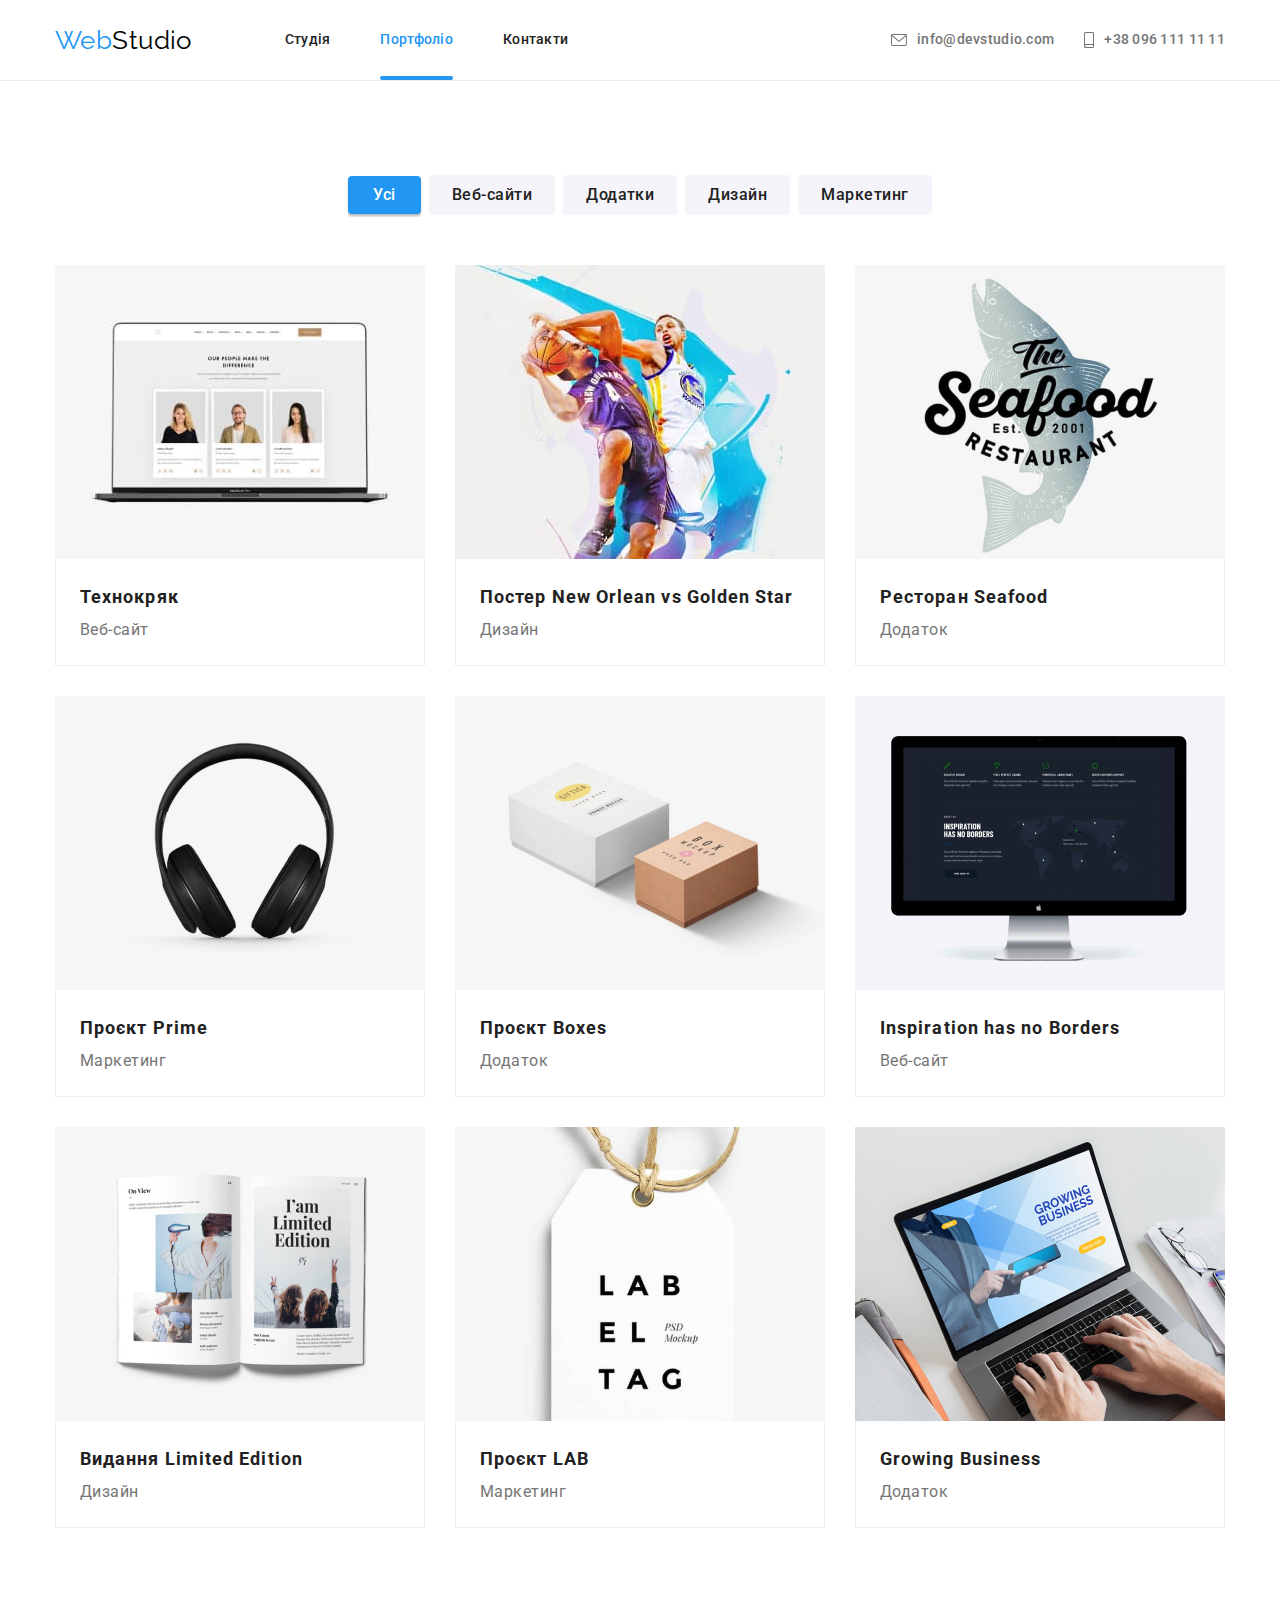
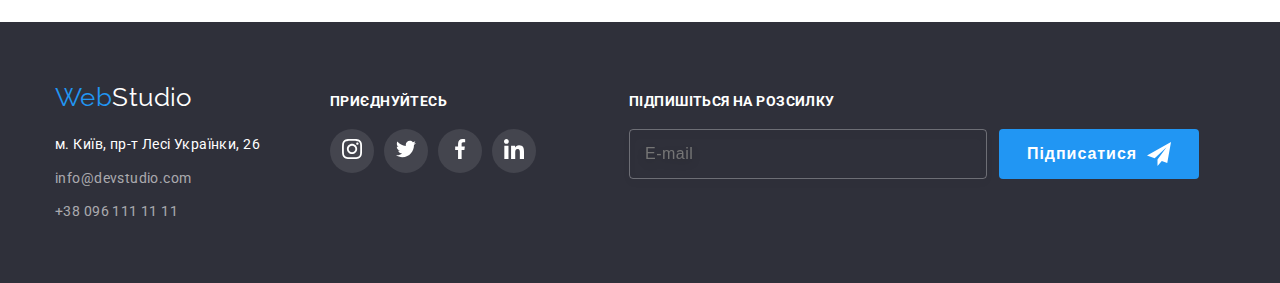
==== portfolio.html @ 92eeb046 "Initial commit" ====
<!DOCTYPE html>
<html lang="uk">
<head>
    <meta charset="UTF-8">
    <meta http-equiv="X-UA-Compatible" content="IE=edge">
    <meta name="viewport" content="width=device-width, initial-scale=1.0">
    <title>Document</title>
    <link href="https://fonts.googleapis.com/css2?family=Raleway:wght@700&family=Roboto:wght@400;500;700;900&display=swap" rel="stylesheet">
    <link rel="stylesheet" href="node_modules/modern-normalize/modern-normalize.css">
    <link rel="stylesheet" href="./styles.css/styles.css">
</head>
<body>
      <header class="page-header"> 
        <div class="container contact-site">
        <nav class="main-nav">
        <a href="" class="logo"> <span class="logo-part">Web</span>Studio</a>
            <ul class="nav-site list">
                <li class="item"><a href="./index.html" class="link">Студія</a></li>
                <li class="item"> <a href="./portfolio.html" class="link current">Портфоліо</a></li>
                <li class="item"> <a href=""class="link">Контакти</a></li>
            </ul>
        </nav>
            <ul class="contact-site item list">
              
                    
                    <li class="item tel">
                         <a href="mailto:info@devstudio.com" class="link weight"> <svg class="item-tel" width="16" height="12">
                            <use href="./images/icons.svg#icon-envelope">
                            </use></svg>info@devstudio.com</a></li>
                   
                    <li class="item"> <a href="mailto:info@devstudio.com" class="link weight"> <svg class="item-tel" width="10" height="16">
                            <use href="./images/icons.svg#icon-smartphone">
                            </use>
                        </svg>+38 096 111 11 11</a></li>
                    
                    </li>
            </ul>
        </div>
     </header>

     <main>
        <section class="section">
            <div class="container">
            <h1 class="gallery-list-hidden"> Список робіт </h1>
                <ul class="list-button list">
                    <li class="item"> <button type="button" class="button-primery-one"> Усі </button> </li>
                    <li class="item"> <button type="button" class="button"> Веб-сайти </button> </li>
                    <li class="item"> <button type="button" class="button"> Додатки </button> </li>
                    <li class="item"> <button type="button" class="button"> Дизайн </button> </li>
                    <li class="item"> <button type="button" class="button"> Маркетинг </button> </li>
                </ul>
        
                
<ul class="portfolio list">
  
    <li class="item-portfolio">
         <a href="" class="box-shadow">
            <div class="portfolio-overlay">
                <p class="text-descript">Ресурс пропонує комплексні пропозиції з різним рівнем функціоналу та сервісів. Все це дозволить відвідувачу отримати вичерпні відомості про компанію чи приватну особу.</p>
        <img src="./images/job-1.jpg" alt="Ноутбук з працівниками" width="370" class="image">
    </div>
    <div class="box-list-portfolio"> 
    <h2 class="work-list">
        Технокряк
    </h2>
    <p class="gallery-text">
        Веб-сайт
    </p>
    </div>  
</a>
    </li>
    <li class="item">
        <a href="" class="box-shadow">
            <div class="portfolio-overlay">
            <p class="text-descript">Ресурс пропонує комплексні пропозиції з різним рівнем функціоналу та сервісів. Все це дозволить відвідувачу отримати вичерпні відомості про компанію чи приватну особу.</p>
            <img src="./images/job-2.jpg" alt="Баскетболісти" width="370" class="image">
            </div>       
            <div class="box-list-portfolio">
            <h2  class="work-list">
            Постер New Orlean vs Golden Star
        </h2>
        <p class="gallery-text">
            Дизайн
        </p>
        </div>
        </a>
    </li>
    <li class="item">
        <a href="" class="box-shadow">
            <div class="portfolio-overlay">
            <p class="text-descript">Ресурс пропонує комплексні пропозиції з різним рівнем функціоналу та сервісів. Все це дозволить відвідувачу отримати вичерпні відомості про компанію чи приватну особу.</p>
            <img src="./images/job-3.jpg" alt="Логотип ресторану" width="370" class="image">
        </div>  
            <div class="box-list-portfolio">
        <h2 class="work-list">
            Ресторан Seafood
        </h2>
        <p class="gallery-text">
            Додаток
        </p>
        </div>
    </a>
    </li>
<li class="item">
    <a href="" class="box-shadow">
        <div class="portfolio-overlay">
            <p class="text-descript">Ресурс пропонує комплексні пропозиції з різним рівнем функціоналу та сервісів. Все це дозволить відвідувачу отримати вичерпні відомості про компанію чи приватну особу.</p>
          
        <img src="./images/job-6.jpg" alt="Навушники" width="370" class="image">
        </div>
        <div class="box-list-portfolio">
    <h2 class="work-list">
        Проєкт Prime
    </h2>
    <p class="gallery-text">
        Маркетинг
    </p>
        </div>
</a>
</li>
    <li class="item">
        <a href="" class="box-shadow">
            <div class="portfolio-overlay">
                <p class="text-descript">Ресурс пропонує комплексні пропозиції з різним рівнем функціоналу та сервісів. Все це дозволить відвідувачу отримати вичерпні відомості про компанію чи приватну особу.</p>    
            <img src="./images/job-4.jpg" alt="Дві коробки" width="370" class="image">
            </div>
            <div class="box-list-portfolio">
        <h2 class="work-list">
            Проєкт Boxes
        </h2>
        <p class="gallery-text">
            Додаток
        </p>
        </div>
    </a>
    </li>
<li class="item">
    <a href="" class="box-shadow">
        <div class="portfolio-overlay">
            <p class="text-descript">Ресурс пропонує комплексні пропозиції з різним рівнем функціоналу та сервісів. Все це дозволить відвідувачу отримати вичерпні відомості про компанію чи приватну особу.</p>
        <img src="./images/job-5.jpg" alt="Монітор" width="370" class="image">
        </div>
        <div class="box-list-portfolio">
    <h2 class="work-list">
        Inspiration has no Borders
    </h2>
    <p class="gallery-text">
        Веб-сайт
    </p>
</div>
</a>
</li>
<li class="item">
    <a href="" class="box-shadow">
        <div class="portfolio-overlay">
            <p class="text-descript">Ресурс пропонує комплексні пропозиції з різним рівнем функціоналу та сервісів. Все це дозволить відвідувачу отримати вичерпні відомості про компанію чи приватну особу.</p>
          
        <img src="./images/job-7.jpg" alt="Журнал" width="370" class="image">
        </div>
        <div class="box-list-portfolio">
    <h2 class="work-list">
        Видання Limited Edition
    </h2>
    <p class="gallery-text">
        Дизайн
    </p>
        </div>
</a>
</li>
<li class="item">
    <a href="" class="box-shadow">
        <div class="portfolio-overlay">
            <p class="text-descript">Ресурс пропонує комплексні пропозиції з різним рівнем функціоналу та сервісів. Все це дозволить відвідувачу отримати вичерпні відомості про компанію чи приватну особу.</p>
          
        <img src="./images/job-8.jpg" alt="Надпис на листку" width="370" class="image">
        </div>
        <div class="box-list-portfolio">
    <h2 class="work-list">
        Проєкт LAB
    </h2>
    <p class="gallery-text">
        Маркетинг
    </p>
    </div>
</a>
</li>
<li class="item">
    <a href="" class="box-shadow">
        <div class="portfolio-overlay">
            <p class="text-descript">Ресурс пропонує комплексні пропозиції з різним рівнем функціоналу та сервісів. Все це дозволить відвідувачу отримати вичерпні відомості про компанію чи приватну особу.</p>
          
        <img src="./images/job-9.jpg" alt="Ноутбук" width="370" class="image">
        </div>
        <div class="box-list-portfolio">
    <h2 class="work-list">
        Growing Business
    </h2>
    <p class="gallery-text">
        Додаток
    </p>
    </div>
</a>
</li>
</ul>
</div>
</section>
     </main>
    <footer class="contact-inform">
        <div class="container-box footer">
<div>
            <ul class="footer-box list">
                <li class="footer-item">
                    <a href="" class="logo"> <span class="logo-part">Web</span><span class="logo-white">Studio</span></a>
                    <address class="contact">
    
                        <ul class="contact-site list">
                            <li class="item-street"> <a href="" class="link-adress">м. Київ, пр-т Лесі Українки, 26</a>
                            <li class="item-mail"><a href="mailto:info@devstudio.com"
                                    class="link weight-footer">info@devstudio.com</a></li>
                            <li class="item"><a href="tel:+380961111111" class="link weight-footer">+38 096 111 11 11</a></li>
                        </ul>
                </li>
            </div>
                    
            <div>
            <p class="footer-title">
                        Приєднуйтесь
                    </p>
                    
                    <ul class="stuff-list-media list">
                       
                    <li class="stuff-social">
                        <div class="insta-footer">
                            <a href=""><svg class="logo-one-footer" width="20" height="20">
                                    <use href="./images/icons.svg#icon-instagram-2">
                                    </use></a>
                        </div>
                        <li class="stuff-social">
                        <div class="insta-footer">
                            <a href=""><svg class="logo-one-footer" width="20" height="20">
                                    <use href="./images/icons.svg#icon-twitter-1">
                                    </use></a>
                                    </div>
                        </li>
                        <li class="stuff-social">
                            <div class="insta-footer">
                            <a href=""><svg class="logo-one-footer" width="20" height="20">
                                    <use href="./images/icons.svg#icon-facebook-1">
                                    </use></a>
                                    </div>
                        </li>
                        <li class="stuff-social">
                            <div class="insta-footer">
                            <a href=""><svg class="logo-one-footer" width="20" height="20">
                                    <use href="./images/icons.svg#icon-linkedin-1">
                                    </use></a>
                                    </div>
                        </li>
                    </ul>
                    </div>
                </li>
                </address>
            </ul>
            <div class="footer-form-block">
                <p class="footer-title "> Підпишіться на розсилку</p>
                <div class="container-telegram">
              <input class="footer-input" type="text" placeholder="E-mail">
              
              <div class="container-telegram">
              <button type="button" class="button-telegram">Підписатися<svg class="icon-telegram" width="24" height="24">
                  <use href="./images/icons.svg#icon-telegram"></use>
              </div>
              </svg></button>
              </div>
              </svg>
              </div>
        </div>
    </footer>
    </body>
</html>
---- styles.css/styles.css ----
html {
    box-sizing: border-box;
}

*,
*::before,
*::after {
    box-sizing: inherit;
}

:root {
    --primary-text-color: #757575;
    --title-text-color:  #212121;
    --accent-color: #2196F3;
    --logo-color:  black;
    --primary-white-color: #FFFFFF;
    --background-color: #2F303A;
    --button-start-color: #F5F4FA;
    --btn-start-color: #AFB1B8;

}

body {
    background-color: var(--primary-white-color);
    color: var(--primary-text-color);
    font-family: Roboto, sans-serif;
    letter-spacing:0.03em;
    font-size: 14px;
    margin: 0;
    
}


.container {
    width: 1200px;
    margin-left: auto;
    margin-right: auto;
    padding-left: 15px;
    padding-right: 15px;
   
}

.footer-box {
    display: flex;
    align-items: baseline;
}

.footer-item {
    margin-right: 70px;
}
.footer-item:first-child {
    margin-left: 0px;
}

.footer-title {
    color: var(--primary-white-color);
    font-family: 'Roboto';
font-weight: 700;
line-height: 16px;
letter-spacing: 0.03em;
text-transform: uppercase;
margin-bottom: 20px;

}

.social-media {
    display: flex;
    justify-content: center;
}

.logo-social {
    margin-right: 10px;
}

.stuff-list-media {
    display: flex;
    justify-content: center;
    align-items: baseline;
}

.item-overlay {
    position: relative;
    display: flex;
    justify-content: center;
}

.text-overlay {
    position: absolute;
    color: var(--primary-white-color);
    bottom: 27px;
    font-weight: 700;
 
line-height: 1.14;
text-align: center;
letter-spacing: 0.03em;
text-transform: uppercase;
width: 100%; 
}

.item-overlay::before {
    position: absolute;
    content: "";
    background: rgba(47, 48, 58, 0.8);
    width: 370px;
    height: 70px;
    bottom: 0;

}







.stuff-social {
    
    margin-right: 10px;
    justify-content: center;
    width: 44px;
    height: 44px;  
}



.stuff-social:last-child {
    margin-right: 0px;
}

.container-box {
width: 1200px;
margin-left: auto;
margin-right: auto;
padding-left: 15px;
padding-right: 15px;

}



.logo {
    color: var(--logo-color);
    font-family: Raleway, cursive;
    font-style: bold;
    font-size: 26px;
    line-height: 1.19;
    text-decoration: none;

}




.list {
list-style: none;
padding: 0;
margin: 0;
}

h1,
h2,
h3,
h4,
h5,
h6,
p {
    margin: 0px;
}


.nav-site {
    display: flex;
   margin-left: 93px;
   
}

.main-nav {
    display: flex;
    align-items: center;
}



.nav-site .item {
margin-right: 50px;
}

.nav-site .item:last-child {
    margin-right: 0px;
    margin-left: 0px;
}

.contact-site.item .item:last-child {
    margin-right: 0px;
}

.contact-site.item:last-child {
    margin-right: 0px;
}

.nav-site .link {
display: block;
font-weight: medium;
line-height: 1.14;
letter-spacing: 0.02em;
text-decoration: none;
padding-top: 32px;
padding-bottom: 32px;
}





.nav-site .link.current {
    color: var(--accent-color);  
}

.link.current {
    position: relative;
   
}

.link.current::after {
    content: "";
    width: 100%;
    height: 4px;
    bottom: 0;
    left: 0;
    background: #2196F3;
border-radius: 2px;
position: absolute;
}




.container.contact-site {
    position: relative;
    border-bottom: 4px;
    
}






.container.contact-site {
    display: flex;
    align-items: center;
}



.contact-site.item {
    display: flex;
    margin-left: auto;
    align-items: flex-end;
  padding-top: 32px;
  padding-bottom: 32px;
    
}



.contact-icon {
    margin-right: 10px;
}



.contact-site .link {
    color: var(--title-text-color);
    font-weight: 500;
    font-style:normal;
line-height: 1.14;
letter-spacing: 0.02em;
text-decoration: none;
transition-property: color;
transition-duration: 250ms;
transition-timing-function: cubic-bezier(0.4, 0, 0.2, 1);
}


.contact-site .link.weight {
    font-weight: 500;
    color: var(--primary-text-color);
}

.link.weight {
    display: flex;
    align-items: center;
    margin-left: 30px;
    transition-property: color;
    transition-duration: 250ms;
    transition-timing-function: cubic-bezier(0.4, 0, 0.2, 1);
}

.link.weight-footer {
       
            color: rgba(255, 255, 255, 0.6);
            font-size: 14px;
            font-weight: 400;
line-height: calc(24/14);
letter-spacing: 0.03em;
        }





.item-tel {
    margin-right: 10px;
    fill: currentColor;
}

.link.weight:first-child {
    margin-right: 0px;
}

.link.weight:hover,
.link.weight:focus {
    color: var(--accent-color);
}


.link:hover ,
.link:focus  {
    color: var(--accent-color);
}



.logo-part {
    color: var(--accent-color);
}

.section {
    padding-top: 94px;
    padding-bottom: 94px;
}

.section-title {
    margin-top: 0;
    margin-bottom: 50px;
    color: var(--title-text-color);
    font-weight: 700;
    font-size: 36px;
    line-height: 1.17;
text-align: center;

}
 .section-title-hidden {
        position: absolute;
        width: 1px;
        height: 1px;
        margin: -1px;
        border: 0;
        padding: 0;
        
        white-space: nowrap;
        clip-path: inset(100%);
        clip: rect(0 0 0 0);
        overflow: hidden;
    color: var(--title-text-color);
    font-weight: 700;
    font-size: 36px;
    line-height: 1.17;
text-align: center;
}


 .page-header {
    border-bottom: 1px solid #ECECEC;
    
 }

.title {
    margin-bottom: 10px;
    margin-top: 0;
}
.title-text {
    margin-top: 0;
    margin-bottom: 16px;
    
    
}

.hero {
    background-color: var(--background-color);
    padding-top: 200px;
    padding-bottom: 200px;
    text-align: center;
    max-width: 1600px;
    margin-left: auto;
    margin-right: auto;
    height: 600px;
    background-color: var(--background-color);
    background-image: linear-gradient(
to right,
rgba(47, 48, 58, 0.4),
rgba(47, 48, 58, 0.4)
),  url(../images/header.jpg);
}
.hero-title {
    margin-top: 0;
    margin-bottom: 30px;
    margin-left: auto;
    margin-right: auto;
    width: 696px;
    color: var(--primary-white-color); 
    text-transform: uppercase;
    font-weight: 900;
    font-size: 44px;
    line-height: 1.36;
letter-spacing: 0.06em;

}


.feature-list {
    display: flex;
}

.feature-list .item {
    margin-left: 30px;
}



.feature-list .item:first-child {
    margin-left: 0px;
}

.feature-list .title {
 color: var(--title-text-color);
 font-weight: 700;
 line-height: 1.14;
 font-size: 14px;
 width: 270px;
}
.feature-list .title-text {
    line-height: 1.71;
}

.stuff-list {
    display: flex;
}

   


.stuff-list .item {
margin-left: 30px;
box-shadow: 0px 1px 3px rgba(0, 0, 0, 0.12), 0px 1px 1px rgba(0, 0, 0, 0.14), 0px 2px 1px rgba(0, 0, 0, 0.2);
    border-radius: 0px 0px 4px 4px;
}

.stuff-list .item:first-child {
    margin-left: 0px;
}

.section.stuff {
    background-color: var(--button-start-color);
    
}



.stuff-list .title {
    color: var(--title-text-color);
    font-weight: 500;
    font-size: 16px;
    line-height: 1.12;
    text-align: center;

}
.stuff-list .title-text {
    
    font-size: 16px;
    line-height: 1.12;  
    text-align: center;
     
}

.section.no-padding {
    padding-top: 0;
    
}

.button {
    font-family: inherit;
    cursor: pointer;
    letter-spacing: 0.03em;
    color: var(--title-text-color);
    background-color: var(--button-start-color);
    font-weight: 500;
    font-size: 16px;
     line-height: 1.63;
    border: 1px solid transparent;
    border-radius: 4px;
        padding: 6px 22px;
        transition: background-color, box-shadow, color;
        transition-duration: 250ms;
        transition-timing-function: cubic-bezier(0.4, 0, 0.2, 1);
}

.button-primery {
    font-family: inherit;
        cursor: pointer;
        letter-spacing: 0.06em;
        color: var(--primary-white-color);
        background-color: var(--accent-color);
        font-weight: 500;
        font-size: 16px;
        line-height: 1.63;
        border-radius: 6px;
        padding: 6px 25px;
        border: 1px var(--accent-color);
        text-align: center;
        min-width: 216px;
        min-height: 50px;
        transition: background-color, color;
        transition-duration: 500ms;
        transition-timing-function: cubic-bezier(0.4, 0, 0.2, 1);
        
}


/* MODAL WINDOW */

.backdrop {
    position: fixed;
    top: 0;
    left: 0;
    width: 100%;
    height: 100%;
    background-color: rgb(0, 0, 0, 0.5);
    z-index: 1;
     opacity: 1;
     transition: opacity, visibility;
     transition-duration: 250ms;
     transition-timing-function: cubic-bezier(0.4, 0, 0.2, 1);
     
}

.backdrop.is-hidden {
    opacity: 0;
    pointer-events: none;
    visibility: hidden;
  transform: scale(0.9);
    
}

.backdrop.is-hidden .modal { 
    transform:translate(-50%, -50%) scale(0.9);

}

.modal {
    position: absolute;
    height: 581px;
    width: 528px;
    left: 50%;
    top: 50%;
    

    transform: translate(-50%, -50%) scale(1);
    background-color: var(--primary-white-color);
}

.modal-close {
    display: flex;
    justify-content: center;
    align-items: center;
    position: absolute;
    width: 30px;
    height: 30px;
    top: 8px;
    right: 8px;
    border: 1px solid rgba(0, 0, 0, 0.1);
    border-radius: 50%;
    background-color: var(--primary-white-color);
    cursor: pointer;
    fill: #000000;
}

.icon-close {
    fill: currentColor;
    transition: fill;
    transition-duration: 250ms;
    transition-timing-function: cubic-bezier(0.4, 0, 0.2, 1);
    
}

.modal-text {
font-weight: 700;
font-size: 20px;
line-height: calc(23/20);
text-align: center;
letter-spacing: 0.03em;
color: #212121;
padding-top: 40px;
margin-bottom: 12px;
}

.form-modal {
    width: 100%;
    height: 40px;
    background: transparent;
    outline: none;

    border: 1px solid rgba(33, 33, 33, 0.2);
border-radius: 4px;
padding-left: 42px;
transition: border;
transition-duration: 250ms;
transition-timing-function: cubic-bezier(0.4, 0, 0.2, 1);
}


.form-name {
    text-align: start;
    font-size: 12px;

}

.modal-icon {
  position: relative;
  margin-top: 4px;
  margin-bottom: 10px;
  
}

.icon-contact {
    position: absolute;
    left: 12px;
    top: 50%;
    transform: translateY(-50%);
transition: fill;
transition-duration: 250ms;
transition-timing-function: cubic-bezier(0.4, 0, 0.2, 1) ;
   
}

.form-general {
    display: flex;
    flex-direction: column;
    padding: 2px 40px 41px 39px;
}

.form-comment {
    margin-top: 4px;
    width: 448px;
    height: 120px;
    border: 1px solid rgba(33, 33, 33, 0.2);
border-radius: 4px;
margin-bottom: 20px;
font-size: 12px;
line-height: calc(14/12);
letter-spacing: 0.01em;
padding-top: 12px;
padding-bottom: 12px;
padding-left: 16px;
padding-right: 16px;
font-family: 'Roboto';
font-style: normal;
color: var(--title-text-color);
transition: border;
transition-duration: 250ms;
transition-timing-function: cubic-bezier(0.4, 0, 0.2, 1);
outline: none;
resize: none;
}

.form-comment::placeholder {
    color: rgba(117, 117, 117, 0.5);
    font-family: 'Roboto';
font-style: normal;
font-weight: 400;
font-size: 12px;
line-height: calc(14/12);
letter-spacing: 0.01em;
}


.checkbox-item {
    display: flex;
    align-items: center;
    justify-content: flex-start;
}

.form-modal:focus {
    border: 1px solid var(--accent-color);
}


.form-modal:focus + .icon-contact {
    fill: var(--accent-color);
}

.form-comment:focus {
border: 1px solid var(--accent-color);
}



.icon-close:hover,
.icon-close:focus {
fill: var(--accent-color);
}

.policy-text {
    color: var(--accent-color);
    font-size: 14px;
line-height: calc(24/14);
letter-spacing: 0.03em;
}

.submit-btn {
    margin: 0 auto;
    margin-top: 30px;
    margin-bottom: 40px;
    font-family: 'Roboto';
    cursor: pointer;
    background-color: var(--accent-color);
    border: transparent;
    border-radius: 4px;
font-style: normal;
font-weight: 700;
font-size: 16px;
line-height: calc(30/16);
align-items: center;
text-align: center;
letter-spacing: 0.06em;
color: #FFFFFF;
width: 200px;
height: 50px;
transition: box-shadow;
transition-duration: 250ms;
transition-timing-function:cubic-bezier(0.4, 0, 0.2, 1) ;

}

.submit-btn:focus,
.submit-btn:hover
{
    box-shadow: 0px 3px 1px rgba(0, 0, 0, 0.1), 0px 1px 2px rgba(0, 0, 0, 0.08), 0px 2px 2px rgba(0, 0, 0, 0.12);

}



.model-text {
   
font-family: 'Roboto';
font-style: normal;
font-weight: 400;
font-size: 14px;
line-height: calc(24/14);
letter-spacing: 0.03em;
color: var(--primary-text-color);
margin-left: 7px;

}




.check-text {
    display: flex;
    align-items: center;
    justify-content: center;
   
}


.checkbox {
    position: absolute;
        width: 1px;
        height: 1px;
        margin: -1px;
        border: 0;
        padding: 0;
        
        white-space: nowrap;
        clip-path: inset(100%);
        clip: rect(0 0 0 0);
        overflow: hidden;
        
}


.icon {
    content: '';
    display: inline-block;
    width: 16px;
    height: 15px;
    border-radius: 2px;
    border: 1px solid var(--title-text-color);
    
}

.checkbox:checked + .icon {
    background-color: var(--accent-color);
    background-image: url(../images/icon-check.svg);
    background-size: 72%;
    background-repeat: no-repeat;
   background-origin: border-box;
   border-color: #2196F3;
   background-position: center;
   
    
}





/* BUTTON */




.button-primery-one {
    font-family: inherit;
        cursor: pointer;
        letter-spacing: 0.03em;
        color: var(--primary-white-color);
        background-color: var(--accent-color);
        font-weight: 500;
        font-size: 16px;
        line-height: 1.63;
        border-radius: 6px;
        padding: 6px 25px;
        border: 1px var(--accent-color);
        text-align: center;
        box-shadow: 0px 3px 1px rgba(0, 0, 0, 0.1), 0px 1px 2px rgba(0, 0, 0, 0.08), 0px 2px 2px rgba(0, 0, 0, 0.12);
border-radius: 4px;
       
}

.button:hover ,
.button:focus {
    color: var(--primary-white-color);
    background-color: var(--accent-color);
    box-shadow: 0px 3px 1px rgba(0, 0, 0, 0.1), 0px 1px 2px rgba(0, 0, 0, 0.08), 0px 2px 2px rgba(0, 0, 0, 0.12);
border-radius: 4px;
}

.button-primery:hover ,
.button-primery:focus {
    color: var(--title-text-color);
    background-color: var(--primary-white-color);
    
}

.contact {
    margin-top: 20px;
} 

.contact-site .link-adress {
    color: var(--primary-white-color);
    line-height: 1.71;
    text-decoration: none;
    font-style: normal;
    font-weight: normal;
}

.contact-inform {
    background-color: var(--background-color);
    padding-top: 60px;
    padding-bottom: 60px;
}
.contact-inform .logo-white {
    color: var(--primary-white-color);
    text-decoration: none;
}




.company {
  display: flex;
  justify-content: center;
  
}

.container-feature-list {
    height: 120px;
    width: 270px;
    background-color: #F5F4FA;
    border-radius: 4px;
    display: flex;
    align-items: center;
    justify-content: center;
    margin-bottom: 30px;
  
}

.border {
    margin-left: 30px;
    
}

.border-text {
    display: flex;
    align-items: center;
    justify-content: center;
    width: 170px;
    height: 92px;
   color: var(--btn-start-color);
border: 1px solid #AFB1B8;
    border-radius: 4px;
    transition-property: color;
    transition-duration: 250ms;
    transition-timing-function: cubic-bezier(0.4, 0, 0.2, 1);
}

.logo-two {
    fill: currentColor;
}

.border-text:hover,
.border-text:focus
{
    color: var(--accent-color);
    border: 1px solid var(--accent-color);

}


 .border:first-child {
    margin-left: 0px;
}

/*  portfolio */

.gallery .work-list {
    color: var(--title-text-color);
    font-weight: 700;
    font-size: 18px;
    line-height: 2;
    letter-spacing: 0.06em;
    }



.gallery-list-hidden {
        position: absolute;
        width: 1px;
        height: 1px;
        margin: -1px;
        border: 0;
        padding: 0;
        
        white-space: nowrap;
        clip-path: inset(100%);
        clip: rect(0 0 0 0);
        overflow: hidden;
      
}

.gallery-list,
.work-list,
.gallery-text {
    margin-top: 0;
}

.image {
    display: block;
    max-width: 100%;
    height: auto;
}

.work-list {
    display: flex;
    color: var(--title-text-color);
    font-weight: 700;
    font-size: 18px;
    line-height: 2;
    gap: 30px;
    letter-spacing: 0.06em;

}

.work-list .item {
    margin-left: 30px;
}

.work-list .item:first-child {
margin-left: 0px;    
}

.list-button {
    display: flex;
   justify-content: center;
   align-items: center;
   margin-bottom: 50px;
}

.list-button .item {
    margin-left: 8px;
}

.list-button .item:first-child {
    margin-left: 0px;
}


.portfolio {
    display: flex;
    flex-wrap: wrap;
    gap: 30px;
}

.gallery-text {
    font-size: 16px;
    line-height: 1.87;
    letter-spacing: 0.03em;
    color: var(--primary-text-color);
}




 .box-list {
padding-top: 30px;
padding-bottom: 30px;
background-color: var(--primary-white-color);
border-radius: 4px;
width: 270px;
}

.box-list-portfolio {
    display: block;
 border-bottom: 1px solid #EEEEEE;
border-left:  1px solid #EEEEEE;
border-right:  1px solid #EEEEEE;
padding-left: 24px;
padding-right: 24px;
padding-top: 20px;
padding-bottom: 20px;
background-color: var(--primary-white-color);
background: #FFFFFF;
transition: background-color;
transition: color;
transition-duration: 250ms;
transition-timing-function: cubic-bezier(0.4, 0, 0.2, 1);
}

.box-list-portfolio:hovr,
.box-list-portfolio:focus {
    box-shadow: 0px 1px 1px rgba(0, 0, 0, 0.12), 0px 4px 4px rgba(0, 0, 0, 0.06), 1px 4px 6px rgba(0, 0, 0, 0.16);
        border-radius: 0px 0px 4px 4px;
}

.box-shadow {
    text-decoration: none;
    display: block;
    transition-property: box-shadow;
    transition-duration: 250ms;
    transition-timing-function: cubic-bezier(0.4, 0, 0.2, 1);

}

.box-shadow:hover,
.box-shadow:focus {
    box-shadow: 0px 1px 1px rgba(0, 0, 0, 0.12), 0px 4px 4px rgba(0, 0, 0, 0.06), 1px 4px 6px rgba(0, 0, 0, 0.16);
        border-radius: 0px 0px 4px 4px;
}

.portfolio-overlay {
    position: relative;
    display: flex;
    justify-content: center;
    align-items: center;
    overflow: hidden;

}


.text-descript {
    position: absolute;
    content: "";
    opacity: 0;
    display: block;
font-size: 18px;
line-height: calc(28/18);
letter-spacing: 0.03em;
width: 370px;
height: 294px;
color: var(--primary-white-color);
background: var(--accent-color);
opacity: 0;
padding: 63px 24px;
transition: 250ms cubic-bezier(0.4, 0, 0.2, 1);
transform: translateY(100%);
}

.box-shadow:hover .text-descript
 {   opacity: 1; 
    transform: translateY(0);
}






.contact-site .item-street {
    margin-bottom: 9px;
}

.contact-site .item-mail {
    margin-bottom: 9px;
}
 



.insta-footer {
    display: flex;
    align-items: center;
    justify-content: center;
    height: 44px;
    width: 44px;
    background-color:rgba(255, 255, 255, 0.1);
    border-radius: 50%;
    margin-left: 10px; 
transition-property: background-color;
transition-duration: 250ms;
transition-timing-function: cubic-bezier(0.4, 0, 0.2, 1);
    
} 

.insta-footer:first-child {
    margin-left: 0px;
}

.logo-one-footer {
    fill: var(--primary-white-color);
}


.insta-footer:hover {
    background-color: var(--accent-color);
}

.insta-footer:focus {
    background-color: var(--accent-color);
}



.container-box.footer {
    display: flex;
    align-items: baseline;
}

.btn-link {
    display: flex;
    justify-content: center;
    align-items: center;
    height: 44px;
    width: 44px;
    background-color: var(--primary-white-color);
    border-radius: 50%;
    color: #AFB1B8; 
    
transition-property: background-color;
transition-duration: 250ms;
transition-timing-function: cubic-bezier(0.4, 0, 0.2, 1);

}

.logo-one {
 fill: currentColor;
 
transition-property: fill;
transition-duration: 250ms;
transition-timing-function: cubic-bezier(0.4, 0, 0.2, 1);
}

.logo-one:hover,
.logo-one:focus {
    fill: var(--primary-white-color);
}

.btn-link:hover,
.btn-link:focus {
    background-color: var(--accent-color);
    
}

.btn-link:hover .logo-one,
.btn-link:focus .logo-one {
    fill: var(--primary-white-color);
}


.form-footer {
    margin-left: 93px;
    display: flex;
}

.button-telegram {
    display: flex;
    width: 200px;
    height: 50px;
    background-color: var(--accent-color);
font-weight: 700;
font-size: 16px;
line-height: calc(30/16);
align-items: center;
justify-content: center;
text-align: center;
letter-spacing: 0.06em;
color: #FFFFFF;
border: 1px solid transparent;
    border-radius: 4px;
    margin-left: 12px;
    gap: 10px;
cursor: pointer;
fill: var(--primary-white-color);
}

.container-telegram {
    display: flex;
}

.footer-title {
    margin-bottom: 20px;
}

.footer-form-block {
    margin-left: 93px;
}
    
.footer-input {
    width: 358px;
    height: 50px;
    border: 1px solid rgba(255, 255, 255, 0.3);
filter: drop-shadow(0px 4px 4px rgba(0, 0, 0, 0.15));
border-radius: 4px;
background-color: transparent;
font-size: 16px;
line-height: calc(20/16);
letter-spacing: 0.03em;
padding-left: 15px;

color: rgba(255, 255, 255, 0.6); }
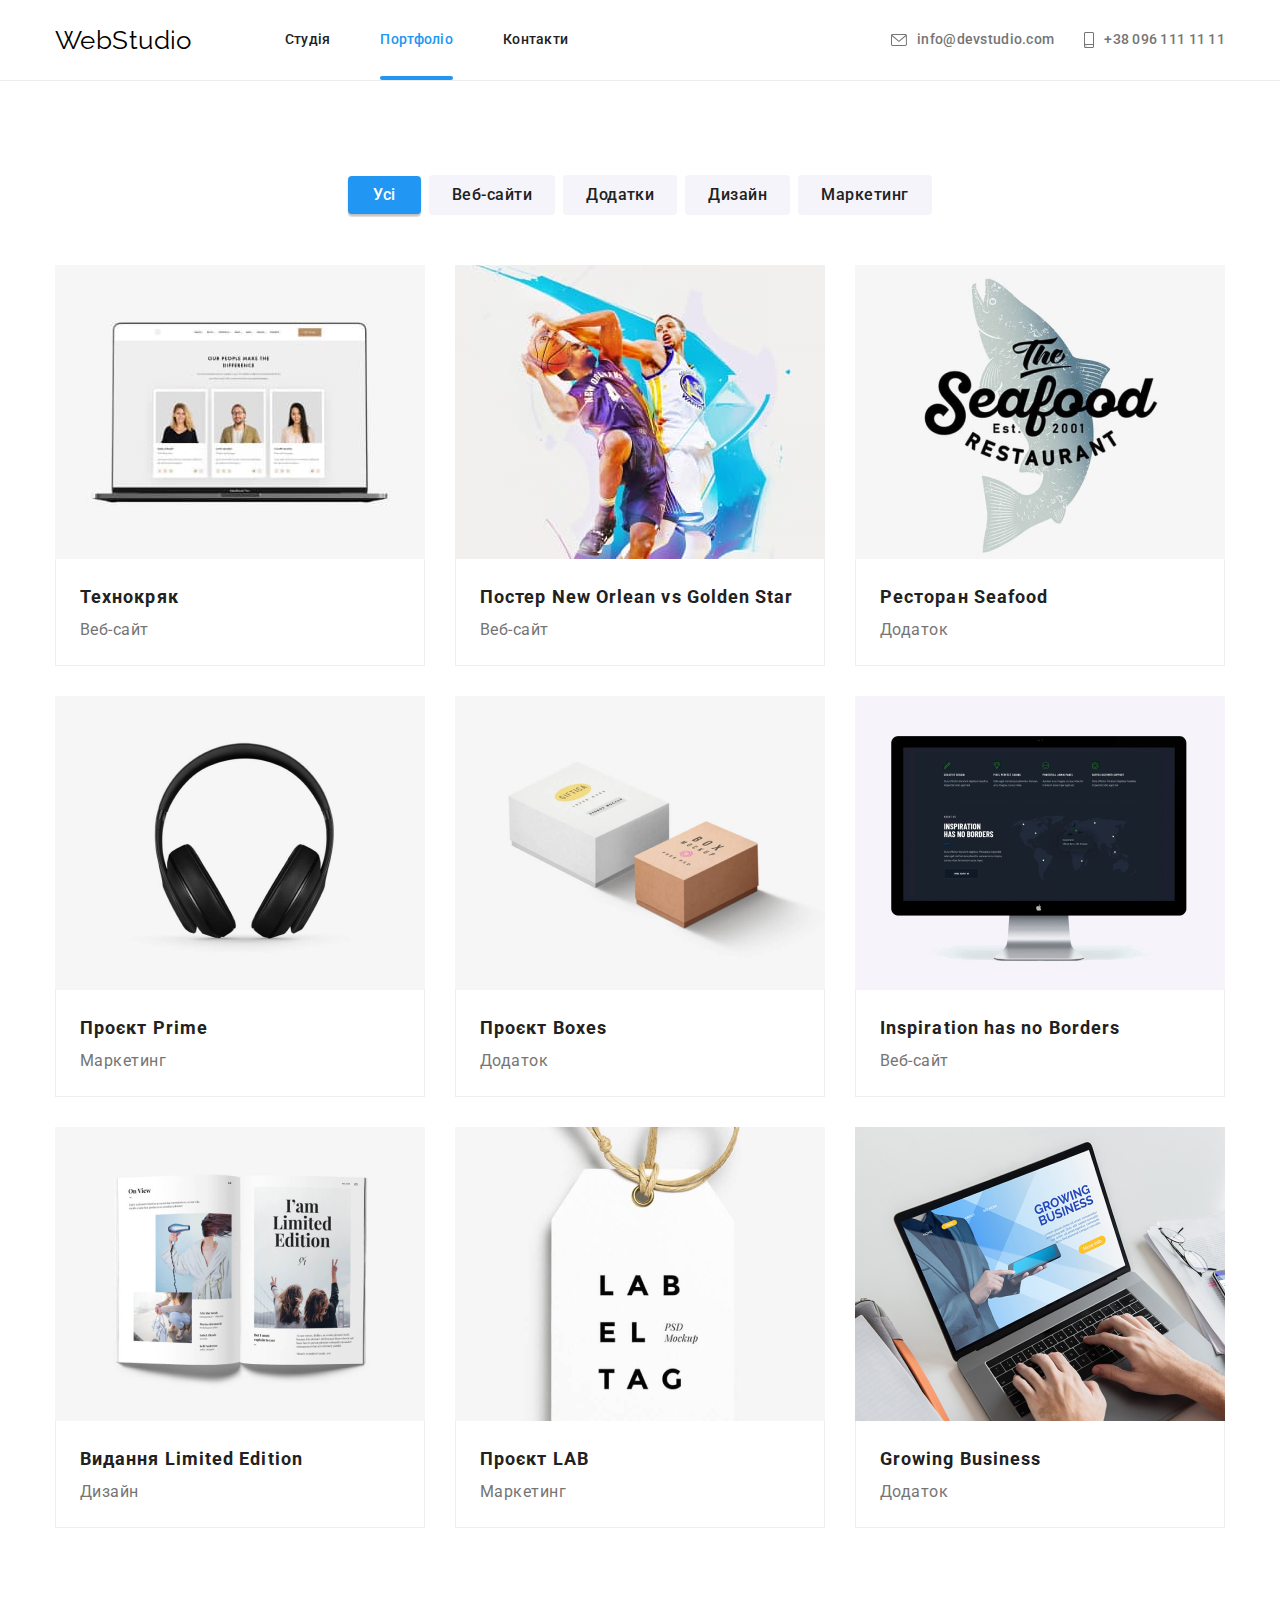
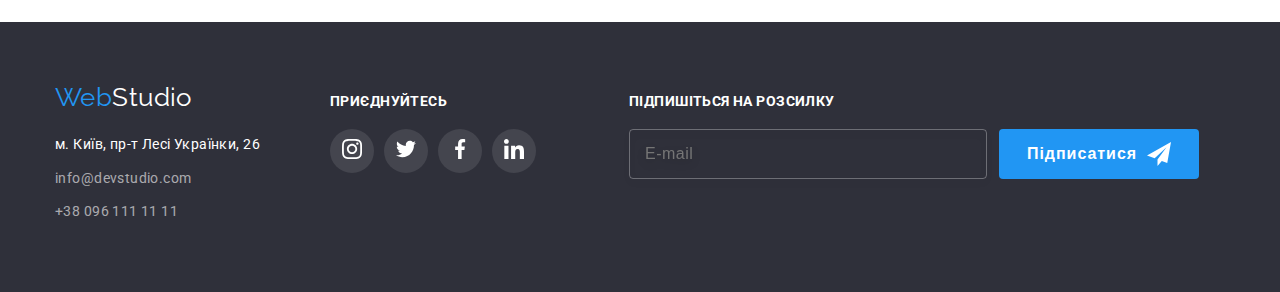
==== commit 8fc0000f: "Add BEM" ====
--- a/portfolio.html
+++ b/portfolio.html
@@ -43,17 +43,17 @@
             <div class="container">
             <h1 class="gallery-list-hidden"> Список робіт </h1>
                 <ul class="list-button list">
-                    <li class="item"> <button type="button" class="button-primery-one"> Усі </button> </li>
-                    <li class="item"> <button type="button" class="button"> Веб-сайти </button> </li>
-                    <li class="item"> <button type="button" class="button"> Додатки </button> </li>
-                    <li class="item"> <button type="button" class="button"> Дизайн </button> </li>
-                    <li class="item"> <button type="button" class="button"> Маркетинг </button> </li>
+                    <li class="list-button__item"> <button type="button" class="list--button list-button__item--accent"> Усі </button> </li>
+                    <li class="list-button__item"> <button type="button" class="list-button__button"> Веб-сайти </button> </li>
+                    <li class="list-button__item"> <button type="button" class="list-button__button"> Додатки </button> </li>
+                    <li class="list-button__item"> <button type="button" class="list-button__button"> Дизайн </button> </li>
+                    <li class="list-button__item"> <button type="button" class="list-button__button"> Маркетинг </button> </li>
                 </ul>
         
                 
 <ul class="portfolio list">
   
-    <li class="item-portfolio">
+    <li class="portfolio__item">
          <a href="" class="box-shadow">
             <div class="portfolio-overlay">
                 <p class="text-descript">Ресурс пропонує комплексні пропозиції з різним рівнем функціоналу та сервісів. Все це дозволить відвідувачу отримати вичерпні відомості про компанію чи приватну особу.</p>
@@ -69,23 +69,24 @@
     </div>  
 </a>
     </li>
-    <li class="item">
+ 
+    <li class="portfolio__item">
         <a href="" class="box-shadow">
-            <div class="portfolio-overlay">
-            <p class="text-descript">Ресурс пропонує комплексні пропозиції з різним рівнем функціоналу та сервісів. Все це дозволить відвідувачу отримати вичерпні відомості про компанію чи приватну особу.</p>
-            <img src="./images/job-2.jpg" alt="Баскетболісти" width="370" class="image">
-            </div>       
-            <div class="box-list-portfolio">
-            <h2  class="work-list">
-            Постер New Orlean vs Golden Star
-        </h2>
-        <p class="gallery-text">
-            Дизайн
-        </p>
-        </div>
-        </a>
-    </li>
-    <li class="item">
+           <div class="portfolio-overlay">
+               <p class="text-descript">Ресурс пропонує комплексні пропозиції з різним рівнем функціоналу та сервісів. Все це дозволить відвідувачу отримати вичерпні відомості про компанію чи приватну особу.</p>
+       <img src="./images/job-2.jpg" alt="Ноутбук з працівниками" width="370" class="image">
+   </div>
+   <div class="box-list-portfolio"> 
+   <h2 class="work-list">
+    Постер New Orlean vs Golden Star
+   </h2>
+   <p class="gallery-text">
+       Веб-сайт
+   </p>
+   </div>  
+</a>
+   </li>
+    <li class="portfolio__item">
         <a href="" class="box-shadow">
             <div class="portfolio-overlay">
             <p class="text-descript">Ресурс пропонує комплексні пропозиції з різним рівнем функціоналу та сервісів. Все це дозволить відвідувачу отримати вичерпні відомості про компанію чи приватну особу.</p>
@@ -101,7 +102,7 @@
         </div>
     </a>
     </li>
-<li class="item">
+<li class="portfolio__item">
     <a href="" class="box-shadow">
         <div class="portfolio-overlay">
             <p class="text-descript">Ресурс пропонує комплексні пропозиції з різним рівнем функціоналу та сервісів. Все це дозволить відвідувачу отримати вичерпні відомості про компанію чи приватну особу.</p>
@@ -118,7 +119,7 @@
         </div>
 </a>
 </li>
-    <li class="item">
+    <li class="portfolio__item">
         <a href="" class="box-shadow">
             <div class="portfolio-overlay">
                 <p class="text-descript">Ресурс пропонує комплексні пропозиції з різним рівнем функціоналу та сервісів. Все це дозволить відвідувачу отримати вичерпні відомості про компанію чи приватну особу.</p>    
@@ -134,7 +135,7 @@
         </div>
     </a>
     </li>
-<li class="item">
+<li class="portfolio__item">
     <a href="" class="box-shadow">
         <div class="portfolio-overlay">
             <p class="text-descript">Ресурс пропонує комплексні пропозиції з різним рівнем функціоналу та сервісів. Все це дозволить відвідувачу отримати вичерпні відомості про компанію чи приватну особу.</p>
@@ -150,7 +151,7 @@
 </div>
 </a>
 </li>
-<li class="item">
+<li class="portfolio__item">
     <a href="" class="box-shadow">
         <div class="portfolio-overlay">
             <p class="text-descript">Ресурс пропонує комплексні пропозиції з різним рівнем функціоналу та сервісів. Все це дозволить відвідувачу отримати вичерпні відомості про компанію чи приватну особу.</p>
@@ -167,7 +168,7 @@
         </div>
 </a>
 </li>
-<li class="item">
+<li class="portfolio__item">
     <a href="" class="box-shadow">
         <div class="portfolio-overlay">
             <p class="text-descript">Ресурс пропонує комплексні пропозиції з різним рівнем функціоналу та сервісів. Все це дозволить відвідувачу отримати вичерпні відомості про компанію чи приватну особу.</p>
@@ -184,7 +185,7 @@
     </div>
 </a>
 </li>
-<li class="item">
+<li class="portfolio__item">
     <a href="" class="box-shadow">
         <div class="portfolio-overlay">
             <p class="text-descript">Ресурс пропонує комплексні пропозиції з різним рівнем функціоналу та сервісів. Все це дозволить відвідувачу отримати вичерпні відомості про компанію чи приватну особу.</p>
@@ -205,75 +206,67 @@
 </div>
 </section>
      </main>
-    <footer class="contact-inform">
-        <div class="container-box footer">
-<div>
-            <ul class="footer-box list">
-                <li class="footer-item">
-                    <a href="" class="logo"> <span class="logo-part">Web</span><span class="logo-white">Studio</span></a>
-                    <address class="contact">
+     <footer class="footer">
+        <div class="footer__container">
+            <div>
+                <ul class="footer__list list">
+                    <li class="footer__item">
+                        <a href="" class="logo"> <span class="logo__accent">Web</span><span
+                                class=" logo logo--footer">Studio</span></a>
+                        <address class="contact">
     
-                        <ul class="contact-site list">
-                            <li class="item-street"> <a href="" class="link-adress">м. Київ, пр-т Лесі Українки, 26</a>
-                            <li class="item-mail"><a href="mailto:info@devstudio.com"
-                                    class="link weight-footer">info@devstudio.com</a></li>
-                            <li class="item"><a href="tel:+380961111111" class="link weight-footer">+38 096 111 11 11</a></li>
-                        </ul>
-                </li>
+                            <ul class="contact__site list">
+                                <li class="contact__item"> <a href="" class="contact__link-adress">м. Київ, пр-т Лесі Українки, 26</a>
+                                <li class="contact__item"><a href="mailto:info@devstudio.com"
+                                        class="contact__link">info@devstudio.com</a></li>
+                                <li class="contact__item"><a href="tel:+380961111111" class="contact__link">+38 096 111 11
+                                        11</a></li>
+                            </ul>
+                    </li>
             </div>
-                    
+    
             <div>
-            <p class="footer-title">
-                        Приєднуйтесь
-                    </p>
-                    
-                    <ul class="stuff-list-media list">
-                       
-                    <li class="stuff-social">
-                        <div class="insta-footer">
-                            <a href=""><svg class="logo-one-footer" width="20" height="20">
+                <p class="footer__title">
+                    Приєднуйтесь
+                </p>
+    <div class="footer__social">
+                        <div class="footer__pic">
+                            <a href="" class=""><svg class="footer__icon" width="20" height="20">
                                     <use href="./images/icons.svg#icon-instagram-2">
                                     </use></a>
                         </div>
-                        <li class="stuff-social">
-                        <div class="insta-footer">
-                            <a href=""><svg class="logo-one-footer" width="20" height="20">
+                        <div class="footer__pic">
+                            <a href="" class=""><svg class="footer__icon" width="20" height="20">
                                     <use href="./images/icons.svg#icon-twitter-1">
                                     </use></a>
-                                    </div>
-                        </li>
-                        <li class="stuff-social">
-                            <div class="insta-footer">
-                            <a href=""><svg class="logo-one-footer" width="20" height="20">
+                        </div>
+                        <div class="footer__pic">
+                            <a href="" class=""><svg class="footer__icon" width="20" height="20">
                                     <use href="./images/icons.svg#icon-facebook-1">
                                     </use></a>
-                                    </div>
-                        </li>
-                        <li class="stuff-social">
-                            <div class="insta-footer">
-                            <a href=""><svg class="logo-one-footer" width="20" height="20">
+                        </div>
+                        <div class="footer__pic">
+                            <a href="" class=""><svg class="footer__icon" width="20" height="20">
                                     <use href="./images/icons.svg#icon-linkedin-1">
                                     </use></a>
-                                    </div>
-                        </li>
-                    </ul>
-                    </div>
-                </li>
-                </address>
-            </ul>
-            <div class="footer-form-block">
-                <p class="footer-title "> Підпишіться на розсилку</p>
-                <div class="container-telegram">
-              <input class="footer-input" type="text" placeholder="E-mail">
-              
-              <div class="container-telegram">
-              <button type="button" class="button-telegram">Підписатися<svg class="icon-telegram" width="24" height="24">
-                  <use href="./images/icons.svg#icon-telegram"></use>
-              </div>
-              </svg></button>
-              </div>
-              </svg>
-              </div>
+                        </div>
+        </div>
+            </address>
+        </div>
+     
+<div class="footer__form">
+  <p class="footer__title "> Підпишіться на розсилку</p>
+  <div class="footer__wrap">
+<input class="footer__input" type="text" placeholder="E-mail">
+
+<div class="footer__wrap">
+<button type="button" class="button-telegram">Підписатися<svg class="icon-telegram" width="24" height="24">
+    <use href="./images/icons.svg#icon-telegram"></use>
+</div>
+</svg></button>
+</div>
+</svg>
+</div>
         </div>
     </footer>
     </body>
--- a/styles.css/styles.css
+++ b/styles.css/styles.css
@@ -30,7 +30,26 @@
     
 }
 
-
+/* UTILS *********************************************************/
+
+
+.list {
+    list-style: none;
+    padding: 0;
+    margin: 0;
+    }
+    
+    h1,
+    h2,
+    h3,
+    h4,
+    h5,
+    h6,
+    p {
+        margin: 0px;
+    }
+
+    
 .container {
     width: 1200px;
     margin-left: auto;
@@ -40,133 +59,26 @@
    
 }
 
-.footer-box {
-    display: flex;
-    align-items: baseline;
-}
-
-.footer-item {
-    margin-right: 70px;
-}
-.footer-item:first-child {
-    margin-left: 0px;
-}
-
-.footer-title {
-    color: var(--primary-white-color);
-    font-family: 'Roboto';
-font-weight: 700;
-line-height: 16px;
-letter-spacing: 0.03em;
-text-transform: uppercase;
-margin-bottom: 20px;
-
-}
-
-.social-media {
-    display: flex;
-    justify-content: center;
-}
-
-.logo-social {
-    margin-right: 10px;
-}
-
-.stuff-list-media {
-    display: flex;
-    justify-content: center;
-    align-items: baseline;
-}
-
-.item-overlay {
-    position: relative;
-    display: flex;
-    justify-content: center;
-}
-
-.text-overlay {
-    position: absolute;
-    color: var(--primary-white-color);
-    bottom: 27px;
-    font-weight: 700;
- 
-line-height: 1.14;
-text-align: center;
-letter-spacing: 0.03em;
-text-transform: uppercase;
-width: 100%; 
-}
-
-.item-overlay::before {
-    position: absolute;
-    content: "";
-    background: rgba(47, 48, 58, 0.8);
-    width: 370px;
-    height: 70px;
-    bottom: 0;
-
-}
-
-
-
-
-
-
-
-.stuff-social {
-    
-    margin-right: 10px;
-    justify-content: center;
-    width: 44px;
-    height: 44px;  
-}
-
-
-
-.stuff-social:last-child {
-    margin-right: 0px;
-}
-
-.container-box {
-width: 1200px;
-margin-left: auto;
-margin-right: auto;
-padding-left: 15px;
-padding-right: 15px;
-
-}
-
-
-
-.logo {
-    color: var(--logo-color);
-    font-family: Raleway, cursive;
-    font-style: bold;
-    font-size: 26px;
-    line-height: 1.19;
-    text-decoration: none;
-
-}
-
-
-
-
-.list {
-list-style: none;
-padding: 0;
-margin: 0;
-}
-
-h1,
-h2,
-h3,
-h4,
-h5,
-h6,
-p {
-    margin: 0px;
-}
-
+
+
+.image {
+    display: block;
+    max-width: 100%;
+    height: auto;
+}
+
+/* HEADER ************************************************************* */
+.page-header {
+    border-bottom: 1px solid #ECECEC;  
+ }
+
+/* 
+ NAVIGATIONS ******************************************************** */
+
+ .main-nav {
+    display: flex;
+    align-items: center;
+}
 
 .nav-site {
     display: flex;
@@ -174,101 +86,46 @@
    
 }
 
-.main-nav {
-    display: flex;
-    align-items: center;
-}
-
-
 
 .nav-site .item {
-margin-right: 50px;
-}
-
-.nav-site .item:last-child {
-    margin-right: 0px;
-    margin-left: 0px;
-}
-
-.contact-site.item .item:last-child {
-    margin-right: 0px;
-}
-
-.contact-site.item:last-child {
-    margin-right: 0px;
-}
-
-.nav-site .link {
-display: block;
-font-weight: medium;
-line-height: 1.14;
-letter-spacing: 0.02em;
-text-decoration: none;
-padding-top: 32px;
-padding-bottom: 32px;
-}
-
-
-
-
-
-.nav-site .link.current {
-    color: var(--accent-color);  
-}
-
-.link.current {
-    position: relative;
-   
-}
-
-.link.current::after {
-    content: "";
-    width: 100%;
-    height: 4px;
-    bottom: 0;
-    left: 0;
-    background: #2196F3;
-border-radius: 2px;
-position: absolute;
-}
-
-
-
-
-.container.contact-site {
-    position: relative;
-    border-bottom: 4px;
-    
-}
-
-
-
-
-
-
-.container.contact-site {
-    display: flex;
-    align-items: center;
-}
-
-
-
-.contact-site.item {
-    display: flex;
-    margin-left: auto;
-    align-items: flex-end;
-  padding-top: 32px;
-  padding-bottom: 32px;
-    
-}
-
-
-
-.contact-icon {
-    margin-right: 10px;
-}
-
-
+    margin-right: 50px;
+    }
+    
+    .nav-site .item:last-child {
+        margin-right: 0px;
+        margin-left: 0px;
+    }
+    
+
+    .nav-site .link {
+        display: block;
+        font-weight: medium;
+        line-height: 1.14;
+        letter-spacing: 0.02em;
+        text-decoration: none;
+        padding-top: 32px;
+        padding-bottom: 32px;
+        }
+
+        .nav-site .link.current {
+            color: var(--accent-color);  
+        }
+        
+        .link.current {
+            position: relative;
+           
+        }
+        
+        .link.current::after {
+            content: "";
+            width: 100%;
+            height: 4px;
+            bottom: 0;
+            left: 0;
+            background: #2196F3;
+        border-radius: 2px;
+        position: absolute;
+        }
 
 .contact-site .link {
     color: var(--title-text-color);
@@ -294,20 +151,30 @@
     margin-left: 30px;
     transition-property: color;
     transition-duration: 250ms;
-    transition-timing-function: cubic-bezier(0.4, 0, 0.2, 1);
-}
-
-.link.weight-footer {
-       
-            color: rgba(255, 255, 255, 0.6);
-            font-size: 14px;
-            font-weight: 400;
-line-height: calc(24/14);
-letter-spacing: 0.03em;
-        }
-
-
-
+    transition-timing-function: cubic-bezier(0.4, 0, 0.2, 1);}
+
+    
+
+.contact-site.item:last-child {
+    margin-right: 0px;
+}
+
+.container.contact-site {
+    position: relative;
+    border-bottom: 4px;
+    display: flex;
+    align-items: center;
+    
+}
+
+.contact-site.item {
+    display: flex;
+    margin-left: auto;
+    align-items: flex-end;
+  padding-top: 32px;
+  padding-bottom: 32px;
+    
+}
 
 
 .item-tel {
@@ -332,60 +199,37 @@
 
 
 
-.logo-part {
+
+
+
+
+
+/* 
+LOGO******************************************************************** */
+
+
+.logo {
+    color: var(--logo-color);
+    font-family: Raleway, cursive;
+    font-style: bold;
+    font-size: 26px;
+    line-height: 1.19;
+    text-decoration: none;
+
+}
+
+
+.logo__accent {
     color: var(--accent-color);
 }
 
-.section {
-    padding-top: 94px;
-    padding-bottom: 94px;
-}
-
-.section-title {
-    margin-top: 0;
-    margin-bottom: 50px;
-    color: var(--title-text-color);
-    font-weight: 700;
-    font-size: 36px;
-    line-height: 1.17;
-text-align: center;
-
-}
- .section-title-hidden {
-        position: absolute;
-        width: 1px;
-        height: 1px;
-        margin: -1px;
-        border: 0;
-        padding: 0;
-        
-        white-space: nowrap;
-        clip-path: inset(100%);
-        clip: rect(0 0 0 0);
-        overflow: hidden;
-    color: var(--title-text-color);
-    font-weight: 700;
-    font-size: 36px;
-    line-height: 1.17;
-text-align: center;
-}
-
-
- .page-header {
-    border-bottom: 1px solid #ECECEC;
-    
- }
-
-.title {
-    margin-bottom: 10px;
-    margin-top: 0;
-}
-.title-text {
-    margin-top: 0;
-    margin-bottom: 16px;
-    
-    
-}
+.logo--footer {
+    color: var(--primary-white-color);
+    text-decoration: none;
+}
+
+
+/* HERO ********************************************************************/
 
 .hero {
     background-color: var(--background-color);
@@ -403,7 +247,7 @@
 rgba(47, 48, 58, 0.4)
 ),  url(../images/header.jpg);
 }
-.hero-title {
+.hero__title {
     margin-top: 0;
     margin-bottom: 30px;
     margin-left: auto;
@@ -419,92 +263,7 @@
 }
 
 
-.feature-list {
-    display: flex;
-}
-
-.feature-list .item {
-    margin-left: 30px;
-}
-
-
-
-.feature-list .item:first-child {
-    margin-left: 0px;
-}
-
-.feature-list .title {
- color: var(--title-text-color);
- font-weight: 700;
- line-height: 1.14;
- font-size: 14px;
- width: 270px;
-}
-.feature-list .title-text {
-    line-height: 1.71;
-}
-
-.stuff-list {
-    display: flex;
-}
-
-   
-
-
-.stuff-list .item {
-margin-left: 30px;
-box-shadow: 0px 1px 3px rgba(0, 0, 0, 0.12), 0px 1px 1px rgba(0, 0, 0, 0.14), 0px 2px 1px rgba(0, 0, 0, 0.2);
-    border-radius: 0px 0px 4px 4px;
-}
-
-.stuff-list .item:first-child {
-    margin-left: 0px;
-}
-
-.section.stuff {
-    background-color: var(--button-start-color);
-    
-}
-
-
-
-.stuff-list .title {
-    color: var(--title-text-color);
-    font-weight: 500;
-    font-size: 16px;
-    line-height: 1.12;
-    text-align: center;
-
-}
-.stuff-list .title-text {
-    
-    font-size: 16px;
-    line-height: 1.12;  
-    text-align: center;
-     
-}
-
-.section.no-padding {
-    padding-top: 0;
-    
-}
-
-.button {
-    font-family: inherit;
-    cursor: pointer;
-    letter-spacing: 0.03em;
-    color: var(--title-text-color);
-    background-color: var(--button-start-color);
-    font-weight: 500;
-    font-size: 16px;
-     line-height: 1.63;
-    border: 1px solid transparent;
-    border-radius: 4px;
-        padding: 6px 22px;
-        transition: background-color, box-shadow, color;
-        transition-duration: 250ms;
-        transition-timing-function: cubic-bezier(0.4, 0, 0.2, 1);
-}
+/* BUTTON *********************************************************/
 
 .button-primery {
     font-family: inherit;
@@ -527,8 +286,134 @@
         
 }
 
-
-/* MODAL WINDOW */
+.button-primery:hover ,
+.button-primery:focus {
+    color: var(--title-text-color);
+    background-color: var(--primary-white-color);
+    
+}
+
+
+
+.button-close {
+    display: flex;
+    justify-content: center;
+    align-items: center;
+    position: absolute;
+    width: 30px;
+    height: 30px;
+    top: 8px;
+    right: 8px;
+    border: 1px solid rgba(0, 0, 0, 0.1);
+    border-radius: 50%;
+    background-color: var(--primary-white-color);
+    cursor: pointer;
+    fill: #000000;
+}
+
+
+.submit-button {
+    margin: 0 auto;
+    margin-top: 30px;
+    margin-bottom: 40px;
+    font-family: 'Roboto';
+    cursor: pointer;
+    background-color: var(--accent-color);
+    border: transparent;
+    border-radius: 4px;
+font-style: normal;
+font-weight: 700;
+font-size: 16px;
+line-height: calc(30/16);
+align-items: center;
+text-align: center;
+letter-spacing: 0.06em;
+color: #FFFFFF;
+width: 200px;
+height: 50px;
+transition: box-shadow;
+transition-duration: 250ms;
+transition-timing-function:cubic-bezier(0.4, 0, 0.2, 1) ;
+
+}
+
+.submit-button:focus,
+.submit-button:hover
+{
+    box-shadow: 0px 3px 1px rgba(0, 0, 0, 0.1), 0px 1px 2px rgba(0, 0, 0, 0.08), 0px 2px 2px rgba(0, 0, 0, 0.12);
+
+}
+
+.button-telegram {
+    display: flex;
+    width: 200px;
+    height: 50px;
+    background-color: var(--accent-color);
+font-weight: 700;
+font-size: 16px;
+line-height: calc(30/16);
+align-items: center;
+justify-content: center;
+text-align: center;
+letter-spacing: 0.06em;
+color: #FFFFFF;
+border: 1px solid transparent;
+    border-radius: 4px;
+    margin-left: 12px;
+    gap: 10px;
+cursor: pointer;
+fill: var(--primary-white-color);
+}
+
+
+
+
+.list-button__item--accent{
+    font-family: inherit;
+        cursor: pointer;
+        letter-spacing: 0.03em;
+        color: var(--primary-white-color);
+        background-color: var(--accent-color);
+        font-weight: 500;
+        font-size: 16px;
+        line-height: 1.63;
+        border-radius: 6px;
+        padding: 6px 25px;
+        border: 1px var(--accent-color);
+        text-align: center;
+        box-shadow: 0px 3px 1px rgba(0, 0, 0, 0.1), 0px 1px 2px rgba(0, 0, 0, 0.08), 0px 2px 2px rgba(0, 0, 0, 0.12);
+border-radius: 4px;
+       
+}
+
+
+
+.list-button__button {
+    font-family: inherit;
+    cursor: pointer;
+    letter-spacing: 0.03em;
+    color: var(--title-text-color);
+    background-color: var(--button-start-color);
+    font-weight: 500;
+    font-size: 16px;
+     line-height: 1.63;
+    border: 1px solid transparent;
+    border-radius: 4px;
+        padding: 6px 22px;
+        transition: background-color, box-shadow, color;
+        transition-duration: 250ms;
+        transition-timing-function: cubic-bezier(0.4, 0, 0.2, 1);
+}
+
+.list-button__button:hover ,
+.list-button__button:focus {
+    color: var(--primary-white-color);
+    background-color: var(--accent-color);
+    box-shadow: 0px 3px 1px rgba(0, 0, 0, 0.1), 0px 1px 2px rgba(0, 0, 0, 0.08), 0px 2px 2px rgba(0, 0, 0, 0.12);
+border-radius: 4px;
+}
+
+/*  MODAL_WINDOW*************************************************************** */
 
 .backdrop {
     position: fixed;
@@ -570,21 +455,6 @@
     background-color: var(--primary-white-color);
 }
 
-.modal-close {
-    display: flex;
-    justify-content: center;
-    align-items: center;
-    position: absolute;
-    width: 30px;
-    height: 30px;
-    top: 8px;
-    right: 8px;
-    border: 1px solid rgba(0, 0, 0, 0.1);
-    border-radius: 50%;
-    background-color: var(--primary-white-color);
-    cursor: pointer;
-    fill: #000000;
-}
 
 .icon-close {
     fill: currentColor;
@@ -718,37 +588,7 @@
 letter-spacing: 0.03em;
 }
 
-.submit-btn {
-    margin: 0 auto;
-    margin-top: 30px;
-    margin-bottom: 40px;
-    font-family: 'Roboto';
-    cursor: pointer;
-    background-color: var(--accent-color);
-    border: transparent;
-    border-radius: 4px;
-font-style: normal;
-font-weight: 700;
-font-size: 16px;
-line-height: calc(30/16);
-align-items: center;
-text-align: center;
-letter-spacing: 0.06em;
-color: #FFFFFF;
-width: 200px;
-height: 50px;
-transition: box-shadow;
-transition-duration: 250ms;
-transition-timing-function:cubic-bezier(0.4, 0, 0.2, 1) ;
-
-}
-
-.submit-btn:focus,
-.submit-btn:hover
-{
-    box-shadow: 0px 3px 1px rgba(0, 0, 0, 0.1), 0px 1px 2px rgba(0, 0, 0, 0.08), 0px 2px 2px rgba(0, 0, 0, 0.12);
-
-}
+
 
 
 
@@ -815,79 +655,58 @@
 }
 
 
-
-
-
-/* BUTTON */
-
-
-
-
-.button-primery-one {
-    font-family: inherit;
-        cursor: pointer;
-        letter-spacing: 0.03em;
-        color: var(--primary-white-color);
-        background-color: var(--accent-color);
-        font-weight: 500;
-        font-size: 16px;
-        line-height: 1.63;
-        border-radius: 6px;
-        padding: 6px 25px;
-        border: 1px var(--accent-color);
-        text-align: center;
-        box-shadow: 0px 3px 1px rgba(0, 0, 0, 0.1), 0px 1px 2px rgba(0, 0, 0, 0.08), 0px 2px 2px rgba(0, 0, 0, 0.12);
-border-radius: 4px;
-       
-}
-
-.button:hover ,
-.button:focus {
-    color: var(--primary-white-color);
-    background-color: var(--accent-color);
-    box-shadow: 0px 3px 1px rgba(0, 0, 0, 0.1), 0px 1px 2px rgba(0, 0, 0, 0.08), 0px 2px 2px rgba(0, 0, 0, 0.12);
-border-radius: 4px;
-}
-
-.button-primery:hover ,
-.button-primery:focus {
+/* SECTION ********************************************************/
+
+ .section {
+    padding-top: 94px;
+    padding-bottom: 94px;
+}
+
+.section-title {
+    margin-top: 0;
+    margin-bottom: 50px;
     color: var(--title-text-color);
-    background-color: var(--primary-white-color);
-    
-}
-
-.contact {
-    margin-top: 20px;
-} 
-
-.contact-site .link-adress {
-    color: var(--primary-white-color);
-    line-height: 1.71;
-    text-decoration: none;
-    font-style: normal;
-    font-weight: normal;
-}
-
-.contact-inform {
-    background-color: var(--background-color);
-    padding-top: 60px;
-    padding-bottom: 60px;
-}
-.contact-inform .logo-white {
-    color: var(--primary-white-color);
-    text-decoration: none;
-}
-
-
-
-
-.company {
-  display: flex;
-  justify-content: center;
-  
-}
-
-.container-feature-list {
+    font-weight: 700;
+    font-size: 36px;
+    line-height: 1.17;
+text-align: center;
+
+}
+
+
+/* FEATURE ***********************************************************/
+
+
+
+.section-title-hidden {
+    position: absolute;
+    width: 1px;
+    height: 1px;
+    margin: -1px;
+    border: 0;
+    padding: 0;
+    
+    white-space: nowrap;
+    clip-path: inset(100%);
+    clip: rect(0 0 0 0);
+    overflow: hidden;
+color: var(--title-text-color);
+font-weight: 700;
+font-size: 36px;
+line-height: 1.17;
+text-align: center;
+}
+
+
+
+.feature__list {
+    display: flex;
+    gap: 30px;
+}
+
+
+
+.feature__container {
     height: 120px;
     width: 270px;
     background-color: #F5F4FA;
@@ -899,82 +718,44 @@
   
 }
 
-.border {
-    margin-left: 30px;
-    
-}
-
-.border-text {
-    display: flex;
-    align-items: center;
-    justify-content: center;
-    width: 170px;
-    height: 92px;
-   color: var(--btn-start-color);
-border: 1px solid #AFB1B8;
-    border-radius: 4px;
-    transition-property: color;
-    transition-duration: 250ms;
-    transition-timing-function: cubic-bezier(0.4, 0, 0.2, 1);
-}
-
-.logo-two {
-    fill: currentColor;
-}
-
-.border-text:hover,
-.border-text:focus
-{
-    color: var(--accent-color);
-    border: 1px solid var(--accent-color);
-
-}
-
-
- .border:first-child {
-    margin-left: 0px;
-}
-
-/*  portfolio */
-
-.gallery .work-list {
+.feature__title {
     color: var(--title-text-color);
     font-weight: 700;
-    font-size: 18px;
-    line-height: 2;
-    letter-spacing: 0.06em;
-    }
-
-
-
-.gallery-list-hidden {
-        position: absolute;
-        width: 1px;
-        height: 1px;
-        margin: -1px;
-        border: 0;
-        padding: 0;
-        
-        white-space: nowrap;
-        clip-path: inset(100%);
-        clip: rect(0 0 0 0);
-        overflow: hidden;
-      
-}
-
-.gallery-list,
-.work-list,
-.gallery-text {
+    line-height: 1.14;
+    font-size: 14px;
+    width: 270px;
+    margin-bottom: 10px;
+       margin-top: 0;
+   }
+   
+
+/* TITLE TITLE-TEXT ***********************************************/
+
+
+
+
+.feature__title-text {
     margin-top: 0;
-}
-
-.image {
-    display: block;
-    max-width: 100%;
-    height: auto;
-}
-
-.work-list {
+    margin-bottom: 16px;
+    line-height: 1.71;
+    
+}
+
+
+
+
+
+.section.no-padding {
+    padding-top: 0;
+    
+}
+
+
+/* WORK_LIST ********************************************************* */
+
+
+
+.work {
     display: flex;
     color: var(--title-text-color);
     font-weight: 700;
@@ -985,36 +766,346 @@
 
 }
 
-.work-list .item {
-    margin-left: 30px;
-}
-
-.work-list .item:first-child {
-margin-left: 0px;    
-}
-
-.list-button {
-    display: flex;
-   justify-content: center;
-   align-items: center;
-   margin-bottom: 50px;
-}
-
-.list-button .item {
-    margin-left: 8px;
-}
-
-.list-button .item:first-child {
+
+
+.work__item-overlay {
+    position: relative;
+    display: flex;
+    justify-content: center;
+}
+
+.work__text-overlay {
+    position: absolute;
+    color: var(--primary-white-color);
+    bottom: 27px;
+    font-weight: 700;
+ 
+line-height: 1.14;
+text-align: center;
+letter-spacing: 0.03em;
+text-transform: uppercase;
+width: 100%; 
+}
+
+.work__item-overlay::before {
+    position: absolute;
+    content: "";
+    background: rgba(47, 48, 58, 0.8);
+    width: 370px;
+    height: 70px;
+    bottom: 0;
+
+}
+
+
+/* Section-Stuff **********************************************************/
+.staff.section {
+    background-color: var(--button-start-color);
+    
+}
+
+.staff__list {
+    display: flex;
+    gap: 30px;
+}
+
+
+.staff__item {
+
+box-shadow: 0px 1px 3px rgba(0, 0, 0, 0.12), 0px 1px 1px rgba(0, 0, 0, 0.14), 0px 2px 1px rgba(0, 0, 0, 0.2);
+    border-radius: 0px 0px 4px 4px;
+}
+
+
+
+.staff__title {
+    color: var(--title-text-color);
+    font-weight: 500;
+    font-size: 16px;
+    line-height: 1.12;
+    text-align: center;
+
+}
+.staff__title-text {
+    
+    font-size: 16px;
+    line-height: 1.12;  
+    text-align: center;
+    letter-spacing: 0.03em;
+    margin-top: 10px;
+    margin-bottom: 16px;
+    color: var(--primary-text-color)
+}
+
+.staff__inner {
+    padding-top: 30px;
+    padding-bottom: 30px;
+    background-color: var(--primary-white-color);
+    border-radius: 4px;
+    width: 270px;
+    }
+    
+    .staff__social {
+    
+        justify-content: center;
+        width: 44px;
+        height: 44px;  
+    }
+    
+    .staff__list-social {
+        display: flex;
+        justify-content: center;
+        align-items: baseline;
+        gap: 10px;
+    }
+    
+    
+    
+   
+    
+    .staff__btn {
+        display: flex;
+        justify-content: center;
+        align-items: center;
+        height: 44px;
+        width: 44px;
+        background-color: var(--primary-white-color);
+        border-radius: 50%;
+        color: #AFB1B8; 
+        
+    transition-property: background-color;
+    transition-duration: 250ms;
+    transition-timing-function: cubic-bezier(0.4, 0, 0.2, 1);
+    
+    }
+    
+    .thumb {
+     fill: currentColor;
+     
+    transition-property: fill;
+    transition-duration: 250ms;
+    transition-timing-function: cubic-bezier(0.4, 0, 0.2, 1);
+    }
+    
+    .thumb:hover,
+    .thumb:focus {
+        fill: var(--primary-white-color);
+    }
+    
+    .staff__btn:hover,
+    .staff__btn:focus {
+        background-color: var(--accent-color);
+        
+    }
+    
+    .staff__btn:hover .thumb,
+    .staff__btn:focus .thumb {
+        fill: var(--primary-white-color);
+    }
+
+/* 
+    COMPANY-list*********************************************** */
+    
+    .partner {
+        display: flex;
+        justify-content: center;
+        gap: 30px;
+        
+      }
+      
+      
+      
+      
+      .partner__link {
+          display: flex;
+          align-items: center;
+          justify-content: center;
+          width: 170px;
+          height: 92px;
+         color: var(--btn-start-color);
+      border: 1px solid #AFB1B8;
+          border-radius: 4px;
+          transition-property: color;
+          transition-duration: 250ms;
+          transition-timing-function: cubic-bezier(0.4, 0, 0.2, 1);
+      }
+      
+      .partner__logo {
+          fill: currentColor;
+      }
+      
+      .partner__link:hover,
+      .partner__link:focus
+      {
+          color: var(--accent-color);
+          border: 1px solid var(--accent-color);
+      
+      }
+       
+
+/* footer ****************************************************************/
+
+.footer {
+    background-color: var(--background-color);
+    padding-top: 60px;
+    padding-bottom: 60px;
+}
+
+    .footer__container {
+        display: flex;
+        align-items: baseline;
+        width: 1200px;
+        margin-left: auto;
+        margin-right: auto;
+        padding-left: 15px;
+        padding-right: 15px;
+    }
+    
+
+
+.footer__list {
+    display: flex;
+    align-items: baseline;
+}
+
+.footer__item {
+    margin-right: 70px;
+}
+
+.footer__item:first-child {
     margin-left: 0px;
 }
 
 
-.portfolio {
-    display: flex;
-    flex-wrap: wrap;
-    gap: 30px;
-}
-
+.contact {
+    margin-top: 20px;
+} 
+
+
+
+
+.contact__link-adress {
+    color: var(--primary-white-color);
+    line-height: 1.71;
+    text-decoration: none;
+    font-style: normal;
+    font-weight: normal;
+    
+}
+
+.contact__item {
+    margin-bottom: 9px;
+    
+}
+
+ 
+.contact__link {
+       
+    color: rgba(255, 255, 255, 0.6);
+    font-size: 14px;
+    font-weight: 400;
+    font-style: normal;
+line-height: calc(24/14);
+letter-spacing: 0.03em;
+text-decoration: none;
+}
+
+.footer__title {
+    color: var(--primary-white-color);
+    font-family: 'Roboto';
+font-weight: 700;
+line-height: 16px;
+letter-spacing: 0.03em;
+text-transform: uppercase;
+margin-bottom: 20px;
+
+}
+
+
+
+.container-telegram {
+    display: flex;
+}
+
+.footer__social {
+     display: flex;
+        justify-content: center;
+        align-items: baseline;
+        margin-right: 93px;
+}
+
+
+.footer__pic {
+    display: flex;
+    align-items: center;
+    justify-content: center;
+    height: 44px;
+    width: 44px;
+    background-color:rgba(255, 255, 255, 0.1);
+    border-radius: 50%;
+    margin-left: 10px; 
+transition-property: background-color;
+transition-duration: 250ms;
+transition-timing-function: cubic-bezier(0.4, 0, 0.2, 1);
+    
+} 
+
+.footer__pic:first-child {
+    margin-left: 0px;
+}
+
+.footer__icon {
+    fill: var(--primary-white-color);
+}
+
+
+.footer__pic:hover,
+.footer__pic:focus {
+    background-color: var(--accent-color);
+}
+
+
+
+
+.footer__wrap {
+    display: flex;
+}
+
+    
+.footer__input {
+    width: 358px;
+    height: 50px;
+    border: 1px solid rgba(255, 255, 255, 0.3);
+filter: drop-shadow(0px 4px 4px rgba(0, 0, 0, 0.15));
+border-radius: 4px;
+background-color: transparent;
+font-size: 16px;
+line-height: calc(20/16);
+letter-spacing: 0.03em;
+padding-left: 15px;
+
+color: rgba(255, 255, 255, 0.6); }
+
+
+
+
+
+/*  portfolio************************************************************** */
+
+.gallery-list-hidden {
+    position: absolute;
+    width: 1px;
+    height: 1px;
+    margin: -1px;
+    border: 0;
+    padding: 0;
+    
+    white-space: nowrap;
+    clip-path: inset(100%);
+    clip: rect(0 0 0 0);
+    overflow: hidden;
+  
+}
 .gallery-text {
     font-size: 16px;
     line-height: 1.87;
@@ -1022,39 +1113,31 @@
     color: var(--primary-text-color);
 }
 
-
-
-
- .box-list {
-padding-top: 30px;
-padding-bottom: 30px;
-background-color: var(--primary-white-color);
-border-radius: 4px;
-width: 270px;
-}
-
-.box-list-portfolio {
-    display: block;
- border-bottom: 1px solid #EEEEEE;
-border-left:  1px solid #EEEEEE;
-border-right:  1px solid #EEEEEE;
-padding-left: 24px;
-padding-right: 24px;
-padding-top: 20px;
-padding-bottom: 20px;
-background-color: var(--primary-white-color);
-background: #FFFFFF;
-transition: background-color;
-transition: color;
-transition-duration: 250ms;
-transition-timing-function: cubic-bezier(0.4, 0, 0.2, 1);
-}
-
-.box-list-portfolio:hovr,
-.box-list-portfolio:focus {
-    box-shadow: 0px 1px 1px rgba(0, 0, 0, 0.12), 0px 4px 4px rgba(0, 0, 0, 0.06), 1px 4px 6px rgba(0, 0, 0, 0.16);
-        border-radius: 0px 0px 4px 4px;
-}
+.work-list {
+    display: flex;
+    color: var(--title-text-color);
+    font-weight: 700;
+    font-size: 18px;
+    line-height: 2;
+    gap: 30px;
+    letter-spacing: 0.06em;
+}
+
+
+.list-button {
+    display: flex;
+   justify-content: center;
+   align-items: center;
+   margin-bottom: 50px;
+   gap: 8px;
+}
+
+.portfolio {
+    display: flex;
+    flex-wrap: wrap;
+    gap: 30px;
+}
+
 
 .box-shadow {
     text-decoration: none;
@@ -1070,6 +1153,8 @@
     box-shadow: 0px 1px 1px rgba(0, 0, 0, 0.12), 0px 4px 4px rgba(0, 0, 0, 0.06), 1px 4px 6px rgba(0, 0, 0, 0.16);
         border-radius: 0px 0px 4px 4px;
 }
+
+
 
 .portfolio-overlay {
     position: relative;
@@ -1107,150 +1192,147 @@
 
 
 
-
-
-.contact-site .item-street {
-    margin-bottom: 9px;
-}
-
-.contact-site .item-mail {
-    margin-bottom: 9px;
-}
- 
-
-
-
-.insta-footer {
-    display: flex;
-    align-items: center;
-    justify-content: center;
-    height: 44px;
-    width: 44px;
-    background-color:rgba(255, 255, 255, 0.1);
-    border-radius: 50%;
-    margin-left: 10px; 
-transition-property: background-color;
+.box-list {
+    padding-top: 30px;
+    padding-bottom: 30px;
+    background-color: var(--primary-white-color);
+    border-radius: 4px;
+    width: 270px;
+    }
+
+.box-list-portfolio {
+    display: block;
+ border-bottom: 1px solid #EEEEEE;
+border-left:  1px solid #EEEEEE;
+border-right:  1px solid #EEEEEE;
+padding-left: 24px;
+padding-right: 24px;
+padding-top: 20px;
+padding-bottom: 20px;
+background-color: var(--primary-white-color);
+background: #FFFFFF;
+transition: background-color;
+transition: color;
 transition-duration: 250ms;
 transition-timing-function: cubic-bezier(0.4, 0, 0.2, 1);
-    
-} 
-
-.insta-footer:first-child {
-    margin-left: 0px;
-}
-
-.logo-one-footer {
-    fill: var(--primary-white-color);
-}
-
-
-.insta-footer:hover {
-    background-color: var(--accent-color);
-}
-
-.insta-footer:focus {
-    background-color: var(--accent-color);
-}
-
-
-
-.container-box.footer {
-    display: flex;
-    align-items: baseline;
-}
-
-.btn-link {
-    display: flex;
-    justify-content: center;
-    align-items: center;
-    height: 44px;
-    width: 44px;
-    background-color: var(--primary-white-color);
-    border-radius: 50%;
-    color: #AFB1B8; 
-    
-transition-property: background-color;
-transition-duration: 250ms;
-transition-timing-function: cubic-bezier(0.4, 0, 0.2, 1);
-
-}
-
-.logo-one {
- fill: currentColor;
- 
-transition-property: fill;
-transition-duration: 250ms;
-transition-timing-function: cubic-bezier(0.4, 0, 0.2, 1);
-}
-
-.logo-one:hover,
-.logo-one:focus {
-    fill: var(--primary-white-color);
-}
-
-.btn-link:hover,
-.btn-link:focus {
-    background-color: var(--accent-color);
-    
-}
-
-.btn-link:hover .logo-one,
-.btn-link:focus .logo-one {
-    fill: var(--primary-white-color);
-}
-
-
-.form-footer {
-    margin-left: 93px;
-    display: flex;
-}
-
-.button-telegram {
-    display: flex;
-    width: 200px;
-    height: 50px;
-    background-color: var(--accent-color);
-font-weight: 700;
-font-size: 16px;
-line-height: calc(30/16);
-align-items: center;
-justify-content: center;
-text-align: center;
-letter-spacing: 0.06em;
-color: #FFFFFF;
-border: 1px solid transparent;
-    border-radius: 4px;
-    margin-left: 12px;
-    gap: 10px;
-cursor: pointer;
-fill: var(--primary-white-color);
-}
-
-.container-telegram {
-    display: flex;
-}
-
-.footer-title {
-    margin-bottom: 20px;
-}
-
-.footer-form-block {
-    margin-left: 93px;
-}
-    
-.footer-input {
-    width: 358px;
-    height: 50px;
-    border: 1px solid rgba(255, 255, 255, 0.3);
-filter: drop-shadow(0px 4px 4px rgba(0, 0, 0, 0.15));
-border-radius: 4px;
-background-color: transparent;
-font-size: 16px;
-line-height: calc(20/16);
-letter-spacing: 0.03em;
-padding-left: 15px;
-
-color: rgba(255, 255, 255, 0.6); }
-
-
-
+}
+
+
+
+
+
+
+
+
+
+
+
+
+
+
+
+
+
+
+
+
+
+
+
+
+
+
+
+
+
+
+
+
+
+
+
+
+
+
+
+
+
+
+
+
+
+
+
+
+
+
+
+
+
+
+
+
+
+
+
+
+
+
+
+
+
+
+
+
+
+
+
+
+
+
+
+
+
+
+
+
+
+
+
+
+
+
+
+
+
+
+
+
+
+
+
+
+
+
+
+
+
+
+
+
+
+
+
+
+
+
+
+
+
+
+
+
+
+
+
+
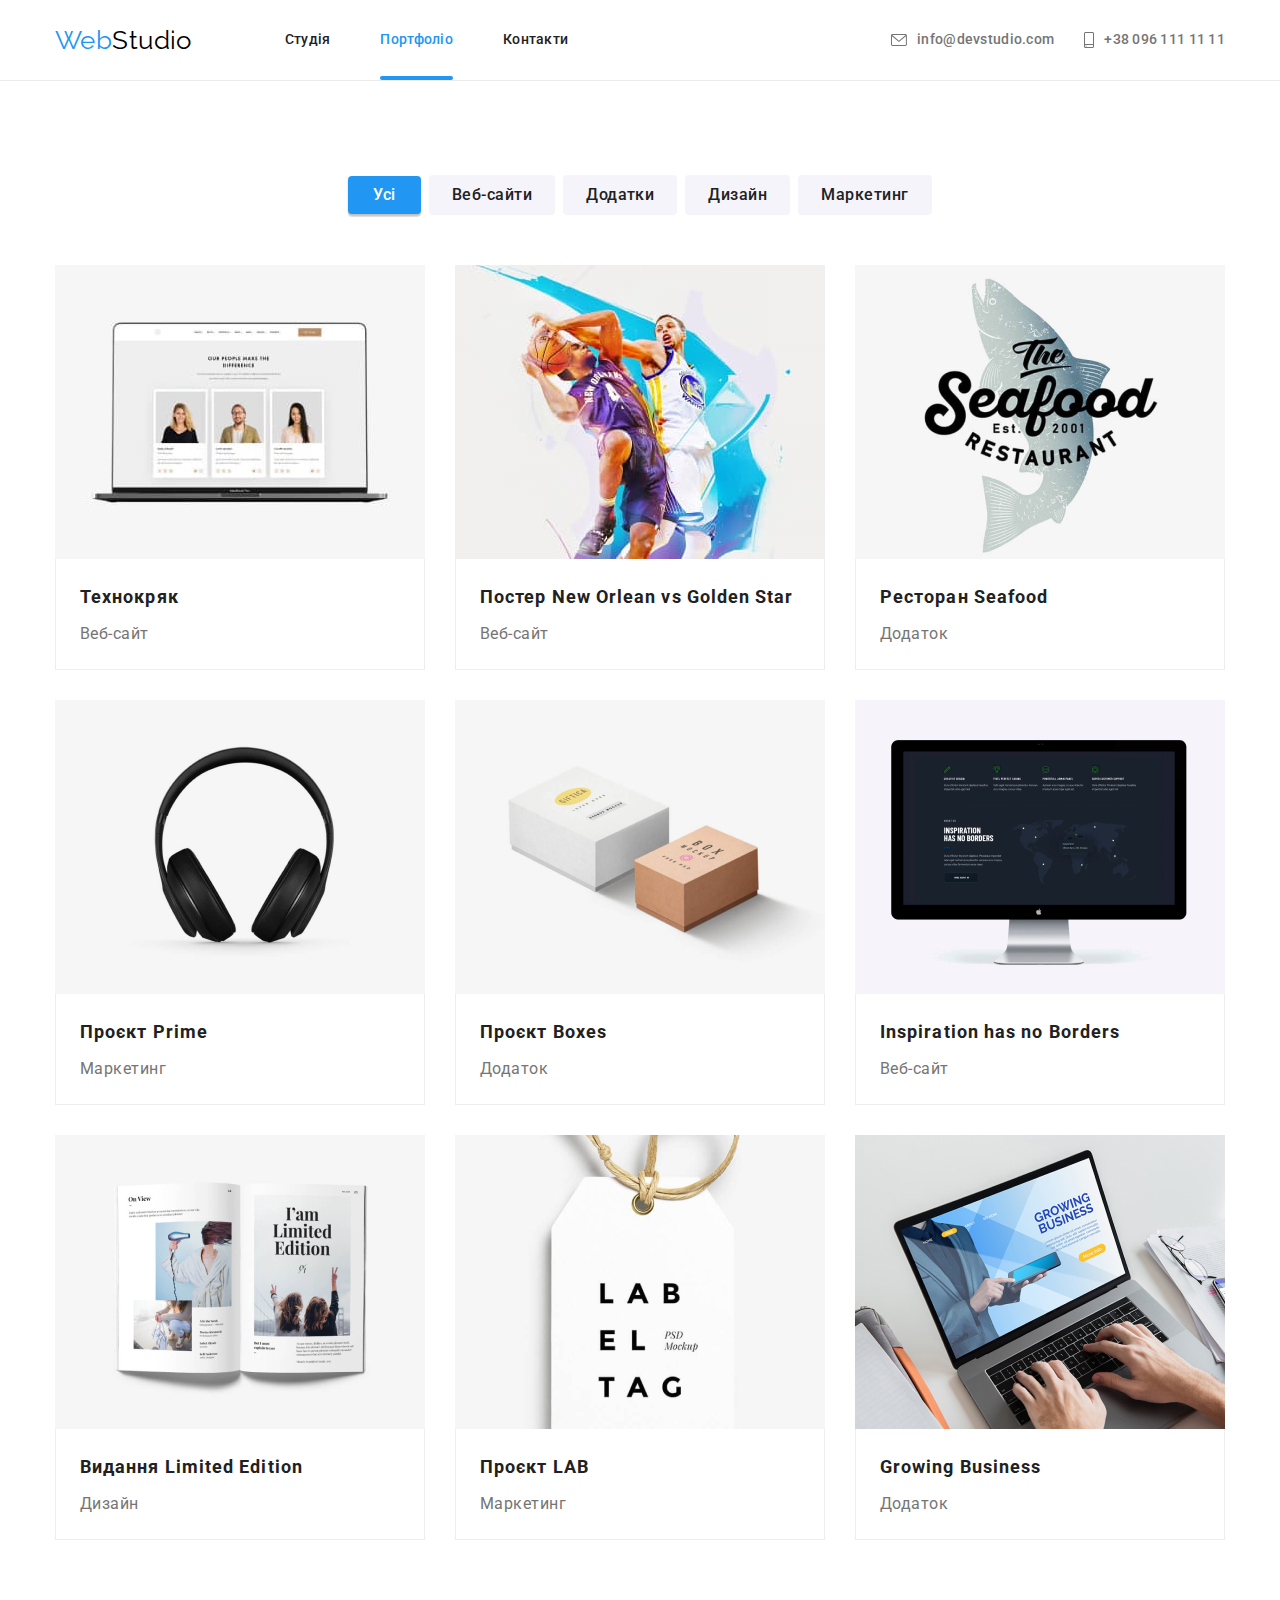
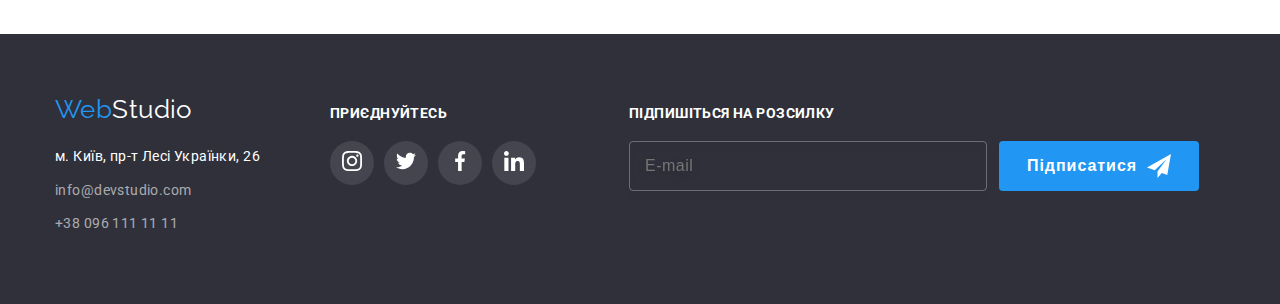
==== commit 50740f09: "Add corrections" ====
--- a/portfolio.html
+++ b/portfolio.html
@@ -7,13 +7,13 @@
     <title>Document</title>
     <link href="https://fonts.googleapis.com/css2?family=Raleway:wght@700&family=Roboto:wght@400;500;700;900&display=swap" rel="stylesheet">
     <link rel="stylesheet" href="node_modules/modern-normalize/modern-normalize.css">
-    <link rel="stylesheet" href="./styles.css/styles.css">
+    <link rel="stylesheet" href="./css/main.min.css">
 </head>
 <body>
       <header class="page-header"> 
         <div class="container contact-site">
         <nav class="main-nav">
-        <a href="" class="logo"> <span class="logo-part">Web</span>Studio</a>
+        <a href="" class="logo"> <span class="logo__accent">Web</span>Studio</a>
             <ul class="nav-site list">
                 <li class="item"><a href="./index.html" class="link">Студія</a></li>
                 <li class="item"> <a href="./portfolio.html" class="link current">Портфоліо</a></li>
--- a/css/main.min.css
+++ b/css/main.min.css
@@ -0,0 +1 @@
+html{box-sizing:border-box}*,*::before,*::after{box-sizing:inherit}:root{--primary-text-color: #757575;--title-text-color: #212121;--accent-color: #2196F3;--logo-color: black;--primary-white-color: #FFFFFF;--background-color: #2F303A;--button-start-color: #F5F4FA;--btn-start-color: #AFB1B8}body{background-color:var(--primary-white-color);color:var(--primary-text-color);font-family:Roboto,sans-serif;letter-spacing:.03em;font-size:14px;margin:0}.list{list-style:none;padding:0;margin:0}h1,h2,h3,h4,h5,h6,p{margin:0px}.image{display:block;max-width:100%;height:auto}.container{width:1200px;margin-left:auto;margin-right:auto;padding-left:15px;padding-right:15px}.section{padding-top:94px;padding-bottom:94px}.section-title{margin-top:0;margin-bottom:50px;color:var(--title-text-color);font-weight:700;font-size:36px;line-height:1.17;text-align:center}.section.no-padding{padding-top:0}.backdrop.is-hidden{opacity:0;pointer-events:none;visibility:hidden;transform:scale(0.9)}.backdrop.is-hidden .modal{transform:translate(-50%, -50%) scale(0.9)}.section-title-hidden{position:absolute;width:1px;height:1px;margin:-1px;border:0;padding:0;white-space:nowrap;clip-path:inset(100%);clip:rect(0 0 0 0);overflow:hidden;color:var(--title-text-color);font-weight:700;font-size:36px;line-height:1.17;text-align:center}.gallery-list-hidden{position:absolute;width:1px;height:1px;margin:-1px;border:0;padding:0;white-space:nowrap;clip-path:inset(100%);clip:rect(0 0 0 0);overflow:hidden}.main-nav{display:flex;align-items:center}.nav-site{display:flex;margin-left:93px}.nav-site .item{margin-right:50px}.nav-site .nav-site .item:last-child{margin-right:0px;margin-left:0px}.nav-site .link{display:block;font-weight:medium;line-height:1.14;letter-spacing:.02em;text-decoration:none;padding-top:32px;padding-bottom:32px}.nav-site .link.current{color:var(--accent-color)}.link.current{position:relative}.link.current::after{content:"";width:100%;height:4px;bottom:0;left:0;background:#2196f3;border-radius:2px;position:absolute}.link{color:var(--title-text-color);font-weight:500;font-style:normal;line-height:1.14;letter-spacing:.02em;text-decoration:none;transition-property:color;transition-duration:250ms;transition-timing-function:cubic-bezier(0.4, 0, 0.2, 1)}.link:hover,.link:focus{color:var(--accent-color)}.contact-site .link.weight{font-weight:500;color:var(--primary-text-color)}.link.weight{display:flex;align-items:center;margin-left:30px;transition-property:color;transition-duration:250ms;transition-timing-function:cubic-bezier(0.4, 0, 0.2, 1)}.link.weight:first-child{margin-right:0px}.link.weight:hover,.link.weight:focus{color:var(--accent-color)}.container.contact-site{position:relative;border-bottom:4px;display:flex;align-items:center}.contact-site.item{display:flex;margin-left:auto;align-items:flex-end;padding-top:32px;padding-bottom:32px}.item-tel{margin-right:10px;fill:currentColor}.page-header{border-bottom:1px solid #ececec}.button-primery{font-family:inherit;cursor:pointer;letter-spacing:.06em;color:var(--primary-white-color);background-color:var(--accent-color);font-weight:500;font-size:16px;line-height:1.63;border-radius:6px;padding:6px 25px;border:1px var(--accent-color);text-align:center;min-width:216px;min-height:50px;transition:background-color,color;transition-duration:500ms;transition-timing-function:cubic-bezier(0.4, 0, 0.2, 1)}.button-primery:hover,.button-primery:focus{color:var(--title-text-color);background-color:var(--primary-white-color)}.button-close{display:flex;justify-content:center;align-items:center;position:absolute;width:30px;height:30px;top:8px;right:8px;border:1px solid rgba(0,0,0,.1);border-radius:50%;background-color:var(--primary-white-color);cursor:pointer;fill:#000}.submit-button{margin:0 auto;margin-top:30px;margin-bottom:40px;font-family:"Roboto";cursor:pointer;background-color:var(--accent-color);border:rgba(0,0,0,0);border-radius:4px;font-style:normal;font-weight:700;font-size:16px;line-height:1.875;align-items:center;text-align:center;letter-spacing:.06em;color:#fff;width:200px;height:50px;transition:box-shadow;transition-duration:250ms;transition-timing-function:cubic-bezier(0.4, 0, 0.2, 1)}.submit-button:focus,.submit-button:hover{box-shadow:0px 3px 1px rgba(0,0,0,.1),0px 1px 2px rgba(0,0,0,.08),0px 2px 2px rgba(0,0,0,.12)}.button-telegram{display:flex;width:200px;height:50px;background-color:var(--accent-color);font-weight:700;font-size:16px;line-height:1.875;align-items:center;justify-content:center;text-align:center;letter-spacing:.06em;color:#fff;border:1px solid rgba(0,0,0,0);border-radius:4px;margin-left:12px;gap:10px;cursor:pointer;fill:var(--primary-white-color)}.list-button__item--accent{font-family:inherit;cursor:pointer;letter-spacing:.03em;color:var(--primary-white-color);background-color:var(--accent-color);font-weight:500;font-size:16px;line-height:1.63;border-radius:6px;padding:6px 25px;border:1px var(--accent-color);text-align:center;box-shadow:0px 3px 1px rgba(0,0,0,.1),0px 1px 2px rgba(0,0,0,.08),0px 2px 2px rgba(0,0,0,.12);border-radius:4px}.list-button__button{font-family:inherit;cursor:pointer;letter-spacing:.03em;color:var(--title-text-color);background-color:var(--button-start-color);font-weight:500;font-size:16px;line-height:1.63;border:1px solid rgba(0,0,0,0);border-radius:4px;padding:6px 22px;transition:background-color,box-shadow,color;transition-duration:250ms;transition-timing-function:cubic-bezier(0.4, 0, 0.2, 1)}.list-button__button:hover,.list-button__button:focus{color:var(--primary-white-color);background-color:var(--accent-color);box-shadow:0px 3px 1px rgba(0,0,0,.1),0px 1px 2px rgba(0,0,0,.08),0px 2px 2px rgba(0,0,0,.12);border-radius:4px}.staff__btn{display:flex;justify-content:center;align-items:center;height:44px;width:44px;background-color:var(--primary-white-color);border-radius:50%;color:#afb1b8;transition-property:background-color;transition-duration:250ms;transition-timing-function:cubic-bezier(0.4, 0, 0.2, 1)}.staff__btn:hover,.staff__btn:focus{background-color:var(--accent-color)}.staff__btn:hover .thumb,.staff__btn:focus .thumb{fill:var(--primary-white-color)}.thumb{fill:currentColor;transition-property:fill;transition-duration:250ms;transition-timing-function:cubic-bezier(0.4, 0, 0.2, 1)}.thumb:hover,.thumb:focus{fill:var(--primary-white-color)}.logo{color:var(--logo-color);font-family:Raleway,cursive;font-style:bold;font-size:26px;line-height:1.19;text-decoration:none}.logo__accent{color:var(--accent-color)}.logo--footer{color:var(--primary-white-color);text-decoration:none}.hero{background-color:var(--background-color);padding-top:200px;padding-bottom:200px;text-align:center;max-width:1600px;margin-left:auto;margin-right:auto;height:600px;background-color:var(--background-color);background-image:linear-gradient(to right, rgba(47, 48, 58, 0.4), rgba(47, 48, 58, 0.4)),url(../images/header.jpg)}.hero__title{margin-top:0;margin-bottom:30px;margin-left:auto;margin-right:auto;width:696px;color:var(--primary-white-color);text-transform:uppercase;font-weight:900;font-size:44px;line-height:1.36;letter-spacing:.06em}.backdrop{position:fixed;top:0;left:0;width:100%;height:100%;background-color:rgba(0,0,0,.5);z-index:1;opacity:1;transition:opacity,visibility;transition-duration:250ms;transition-timing-function:cubic-bezier(0.4, 0, 0.2, 1)}.backdrop.is-hidden{opacity:0;pointer-events:none;visibility:hidden;transform:scale(0.9)}.backdrop.is-hidden .modal{transform:translate(-50%, -50%) scale(0.9)}.modal{position:absolute;height:581px;width:528px;left:50%;top:50%;transform:translate(-50%, -50%) scale(1);background-color:var(--primary-white-color)}.icon-close{fill:currentColor;transition:fill;transition-duration:250ms;transition-timing-function:cubic-bezier(0.4, 0, 0.2, 1)}.icon-close:hover,.icon-close:focus{fill:var(--accent-color)}.modal-text{font-weight:700;font-size:20px;line-height:1.15;text-align:center;letter-spacing:.03em;color:#212121;padding-top:40px;margin-bottom:12px}.form-modal{width:100%;height:40px;background:rgba(0,0,0,0);outline:none;border:1px solid rgba(33,33,33,.2);border-radius:4px;padding-left:42px;transition:border;transition-duration:250ms;transition-timing-function:cubic-bezier(0.4, 0, 0.2, 1)}.form-modal:focus{border:1px solid var(--accent-color)}.form-modal:focus+.icon-contact{fill:var(--accent-color)}.form-name{text-align:start;font-size:12px}.modal-icon{position:relative;margin-top:4px;margin-bottom:10px}.icon-contact{position:absolute;left:12px;top:50%;transform:translateY(-50%);transition:fill;transition-duration:250ms;transition-timing-function:cubic-bezier(0.4, 0, 0.2, 1)}.form-general{display:flex;flex-direction:column;padding:2px 40px 41px 39px}.form-comment{margin-top:4px;width:448px;height:120px;border:1px solid rgba(33,33,33,.2);border-radius:4px;margin-bottom:20px;font-size:12px;line-height:1.1666666667;letter-spacing:.01em;padding-top:12px;padding-bottom:12px;padding-left:16px;padding-right:16px;font-family:"Roboto";font-style:normal;color:var(--title-text-color);transition:border;transition-duration:250ms;transition-timing-function:cubic-bezier(0.4, 0, 0.2, 1);outline:none;resize:none}.form-comment:focus{border:1px solid var(--accent-color)}.form-comment::placeholder{color:rgba(117,117,117,.5);font-family:"Roboto";font-style:normal;font-weight:400;font-size:12px;line-height:1.1666666667;letter-spacing:.01em}.checkbox-item{display:flex;align-items:center;justify-content:flex-start}.policy-text{color:var(--accent-color);font-size:14px;line-height:1.7142857143;letter-spacing:.03em}.model-text{font-family:"Roboto";font-style:normal;font-weight:400;font-size:14px;line-height:1.7142857143;letter-spacing:.03em;color:var(--primary-text-color);margin-left:7px}.check-text{display:flex;align-items:center;justify-content:center}.checkbox{position:absolute;width:1px;height:1px;margin:-1px;border:0;padding:0;white-space:nowrap;clip-path:inset(100%);clip:rect(0 0 0 0);overflow:hidden}.checkbox:checked+.icon{background-color:var(--accent-color);background-image:url(../images/icon-check.svg);background-size:72%;background-repeat:no-repeat;background-origin:border-box;border-color:#2196f3;background-position:center}.icon{content:"";display:inline-block;width:16px;height:15px;border-radius:2px;border:1px solid var(--title-text-color)}.feature__list{display:flex;gap:30px}.feature__container{height:120px;width:270px;background-color:#f5f4fa;border-radius:4px;display:flex;align-items:center;justify-content:center;margin-bottom:30px}.feature__title{color:var(--title-text-color);font-weight:700;line-height:1.14;font-size:14px;width:270px;margin-bottom:10px;margin-top:0}.feature__title-text{margin-top:0;margin-bottom:16px;line-height:1.71}.work{display:flex;color:var(--title-text-color);font-weight:700;font-size:18px;line-height:2;gap:30px;letter-spacing:.06em}.work__item-overlay{position:relative;display:flex;justify-content:center}.work__item-overlay::before{position:absolute;content:"";background:rgba(47,48,58,.8);width:370px;height:70px;bottom:0}.work__text-overlay{position:absolute;color:var(--primary-white-color);bottom:27px;font-weight:700;font-size:14px;line-height:1.14;text-align:center;letter-spacing:.03em;text-transform:uppercase;width:100%}.staff.section{background-color:var(--button-start-color)}.staff__list{display:flex;gap:30px}.staff__item{box-shadow:0px 1px 3px rgba(0,0,0,.12),0px 1px 1px rgba(0,0,0,.14),0px 2px 1px rgba(0,0,0,.2);border-radius:0px 0px 4px 4px}.staff__title{color:var(--title-text-color);font-weight:500;font-size:16px;line-height:1.12;text-align:center}.staff__title-text{font-size:16px;line-height:1.12;text-align:center;letter-spacing:.03em;margin-top:10px;margin-bottom:16px;color:var(--primary-text-color)}.staff__inner{padding-top:30px;padding-bottom:30px;background-color:var(--primary-white-color);border-radius:4px;width:270px}.staff__social{justify-content:center;width:44px;height:44px}.staff__list-social{display:flex;justify-content:center;align-items:baseline;gap:10px}.partner{display:flex;justify-content:center;gap:30px}.partner__link{display:flex;align-items:center;justify-content:center;width:170px;height:92px;color:var(--btn-start-color);border:1px solid #afb1b8;border-radius:4px;transition-property:color;transition-duration:250ms;transition-timing-function:cubic-bezier(0.4, 0, 0.2, 1)}.partner__link:hover,.partner__link:focus{color:var(--accent-color);border:1px solid var(--accent-color)}.partner__logo{fill:currentColor}.footer{background-color:var(--background-color);padding-top:60px;padding-bottom:60px}.footer__container{display:flex;align-items:baseline;width:1200px;margin-left:auto;margin-right:auto;padding-left:15px;padding-right:15px}.footer__list{display:flex;align-items:baseline}.footer__item{margin-right:70px}.footer__item:first-child{margin-left:0px}.contact{margin-top:20px}.contact__link-adress{color:var(--primary-white-color);line-height:1.71;text-decoration:none;font-style:normal;font-weight:normal}.contact__item{margin-bottom:9px}.contact__link{color:rgba(255,255,255,.6);font-size:14px;font-weight:400;font-style:normal;line-height:1.7142857143;letter-spacing:.03em;text-decoration:none}.footer__title{color:var(--primary-white-color);font-family:"Roboto";font-weight:700;line-height:16px;letter-spacing:.03em;text-transform:uppercase;margin-bottom:20px}.container-telegram{display:flex}.footer__social{display:flex;justify-content:center;align-items:baseline;margin-right:93px}.footer__pic{display:flex;align-items:center;justify-content:center;height:44px;width:44px;background-color:rgba(255,255,255,.1);border-radius:50%;margin-left:10px;transition-property:background-color;transition-duration:250ms;transition-timing-function:cubic-bezier(0.4, 0, 0.2, 1)}.footer__pic:hover,.footer__pic:focus{background-color:var(--accent-color)}.footer__pic:first-child{margin-left:0px}.footer__icon{fill:var(--primary-white-color)}.footer__wrap{display:flex}.footer__input{width:358px;height:50px;border:1px solid rgba(255,255,255,.3);filter:drop-shadow(0px 4px 4px rgba(0, 0, 0, 0.15));border-radius:4px;background-color:rgba(0,0,0,0);font-size:16px;line-height:1.25;letter-spacing:.03em;padding-left:15px;color:rgba(255,255,255,.6)}.gallery-list-hidden{position:absolute;width:1px;height:1px;margin:-1px;border:0;padding:0;white-space:nowrap;clip-path:inset(100%);clip:rect(0 0 0 0);overflow:hidden}.gallery-text{font-size:16px;line-height:1.87;letter-spacing:.03em;color:var(--primary-text-color)}.work-list{display:flex;color:var(--title-text-color);font-weight:700;font-size:18px;line-height:2;gap:30px;letter-spacing:.06em;margin-bottom:4px}.list-button{display:flex;justify-content:center;align-items:center;margin-bottom:50px;gap:8px}.portfolio{display:flex;flex-wrap:wrap;gap:30px}.box-shadow{text-decoration:none;display:block;transition-property:box-shadow;transition-duration:250ms;transition-timing-function:cubic-bezier(0.4, 0, 0.2, 1)}.box-shadow:hover,.box-shadow:focus{box-shadow:0px 1px 1px rgba(0,0,0,.12),0px 4px 4px rgba(0,0,0,.06),1px 4px 6px rgba(0,0,0,.16);border-radius:0px 0px 4px 4px}.box-shadow:hover .text-descript,.box-shadow:focus .text-descript{opacity:1;transform:translateY(0)}.portfolio-overlay{position:relative;display:flex;justify-content:center;align-items:center;overflow:hidden}.text-descript{position:absolute;content:"";opacity:0;display:block;font-size:18px;line-height:1.5555555556;letter-spacing:.03em;width:370px;height:294px;color:var(--primary-white-color);background:var(--accent-color);opacity:0;padding:63px 24px;transition:250ms cubic-bezier(0.4, 0, 0.2, 1);transform:translateY(100%)}.box-list{padding-top:30px;padding-bottom:30px;background-color:var(--primary-white-color);border-radius:4px;width:270px}.box-list-portfolio{display:block;border-bottom:1px solid #eee;border-left:1px solid #eee;border-right:1px solid #eee;padding-left:24px;padding-right:24px;padding-top:20px;padding-bottom:20px;background-color:var(--primary-white-color);background:#fff;transition:background-color;transition:color;transition-duration:250ms;transition-timing-function:cubic-bezier(0.4, 0, 0.2, 1)}/*# sourceMappingURL=main.min.css.map */